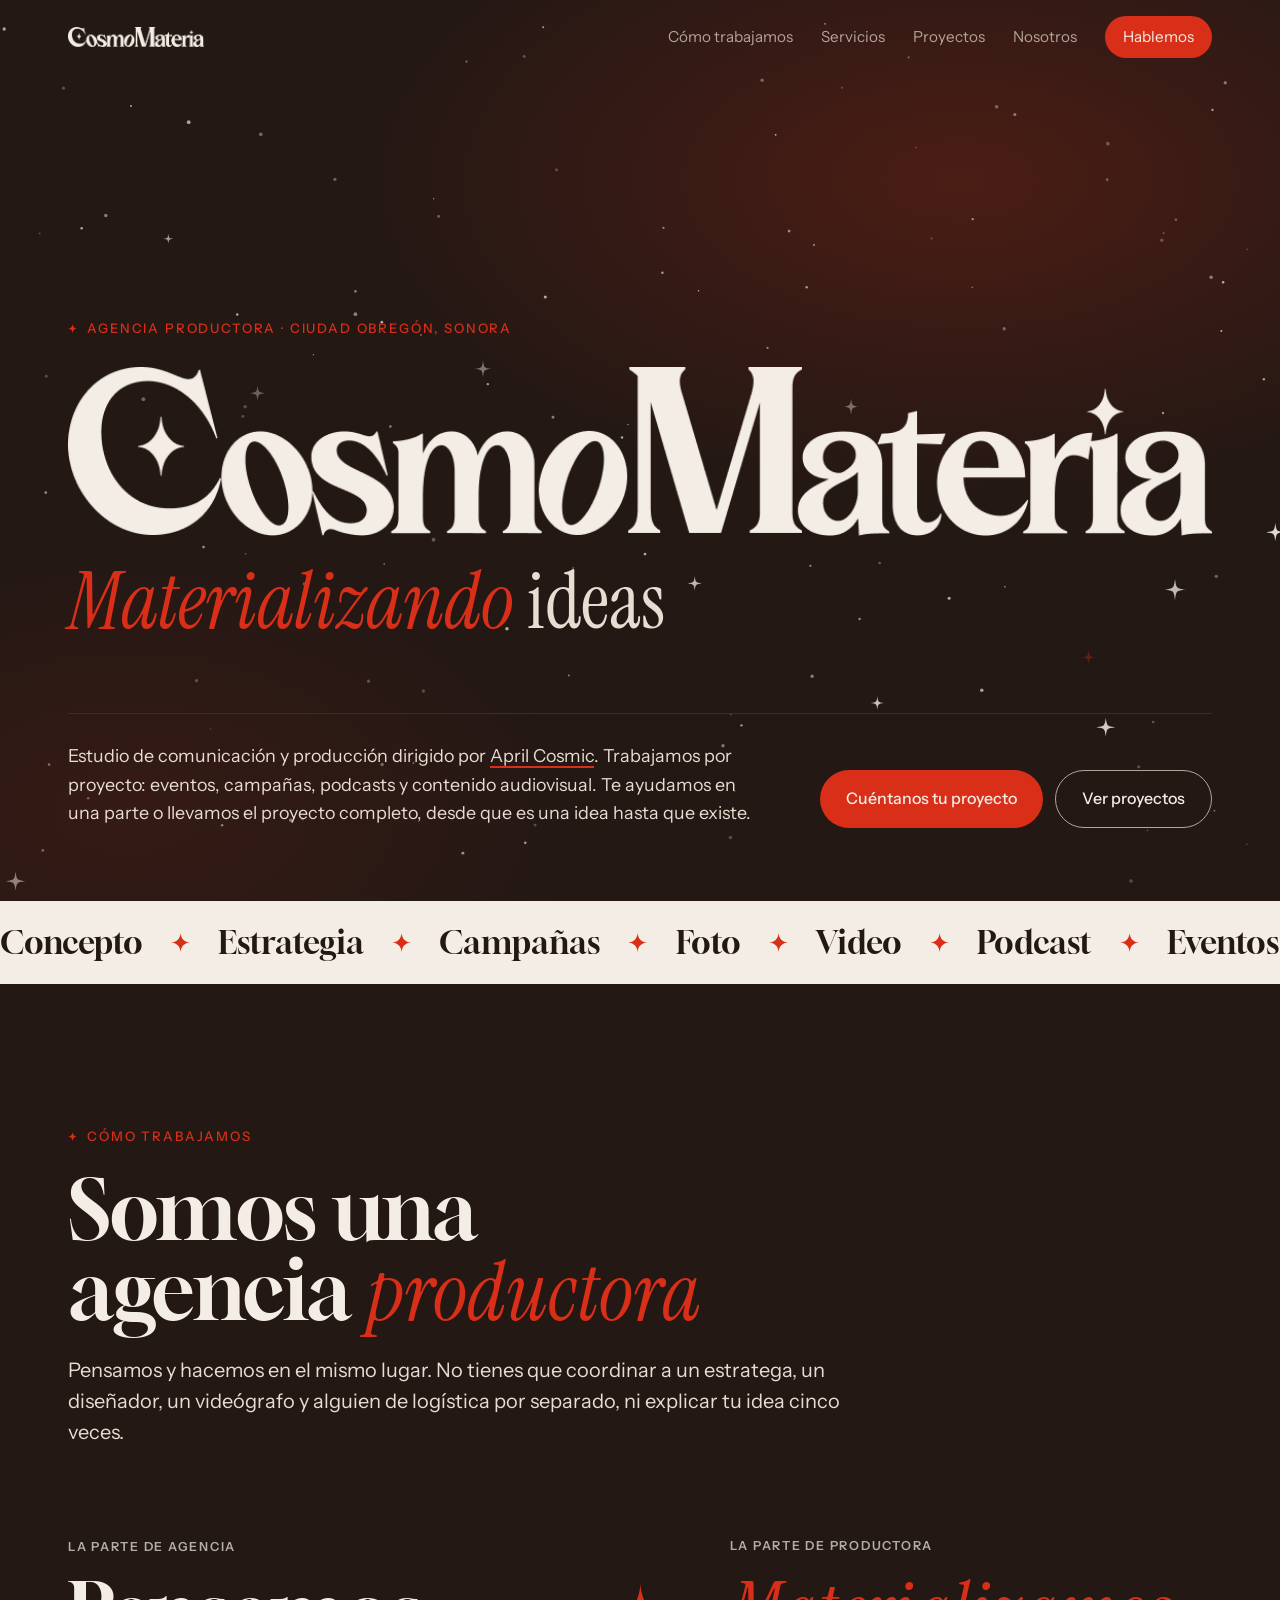
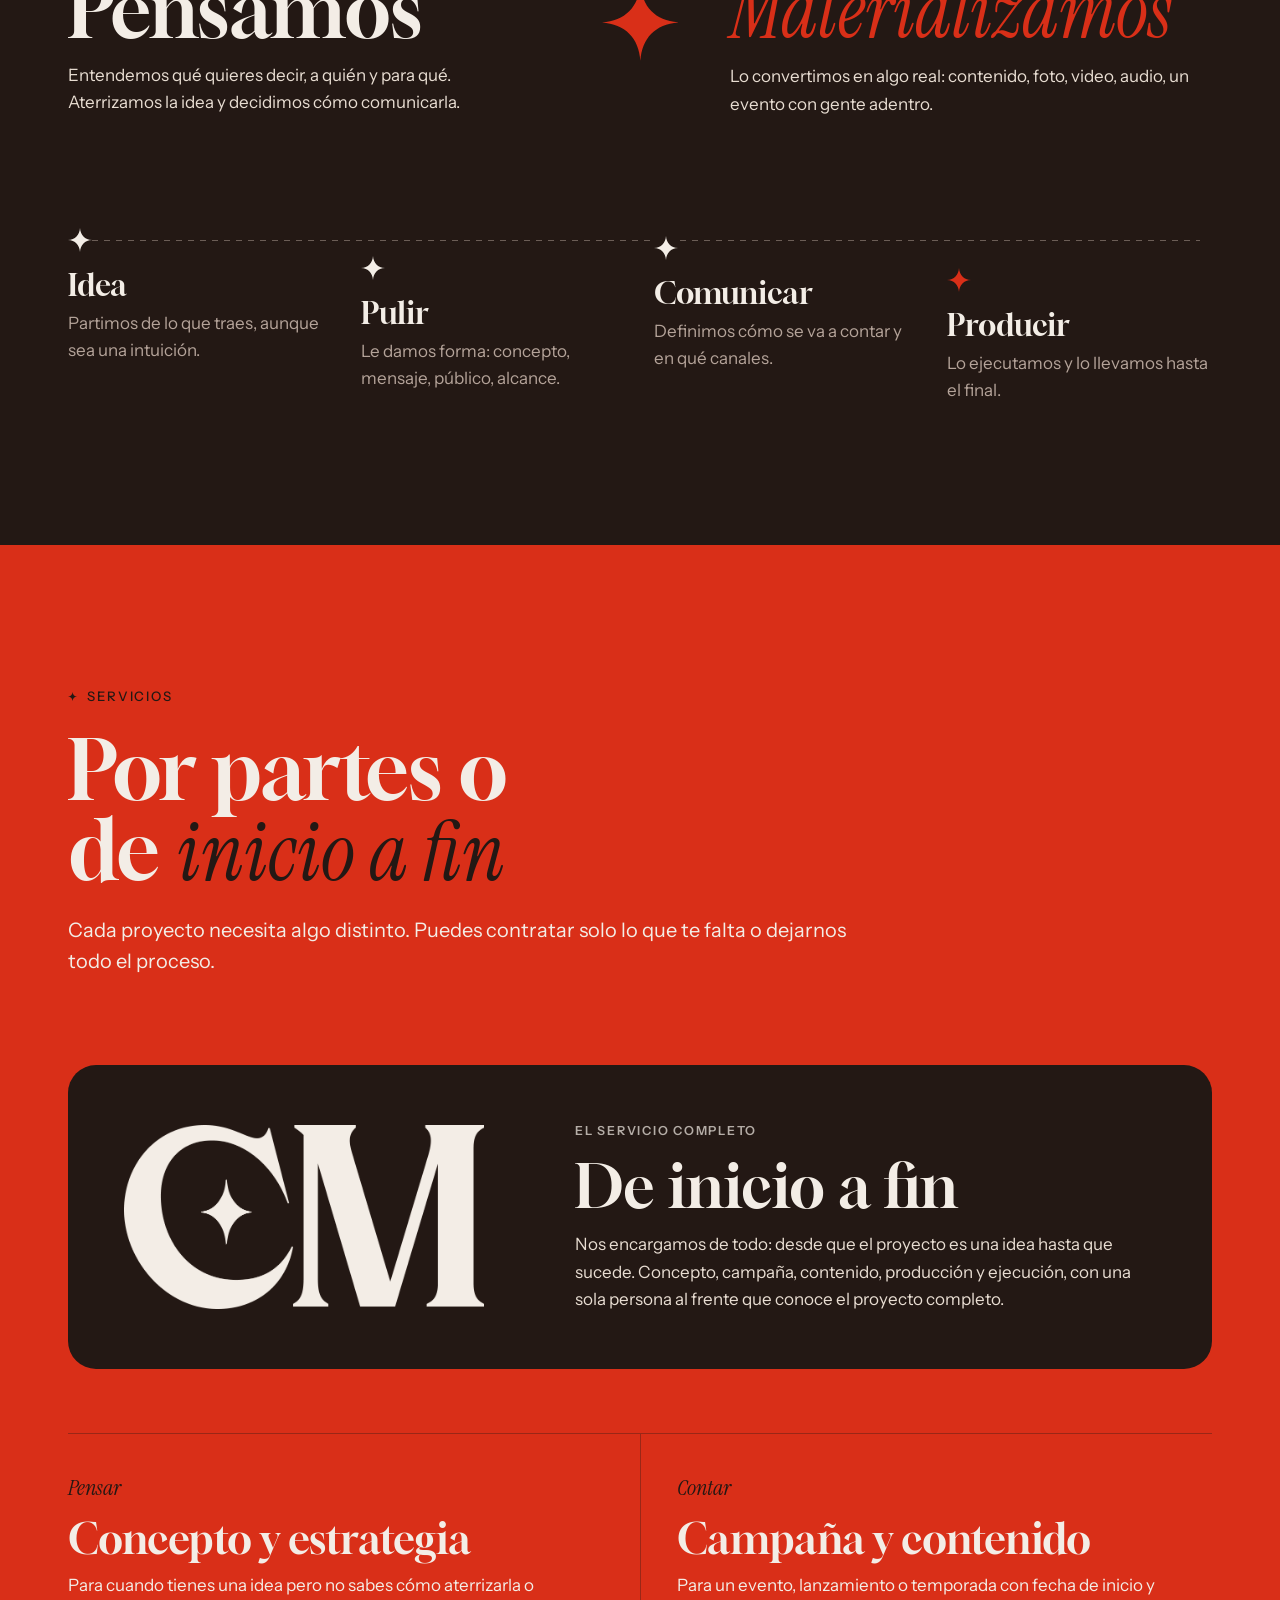
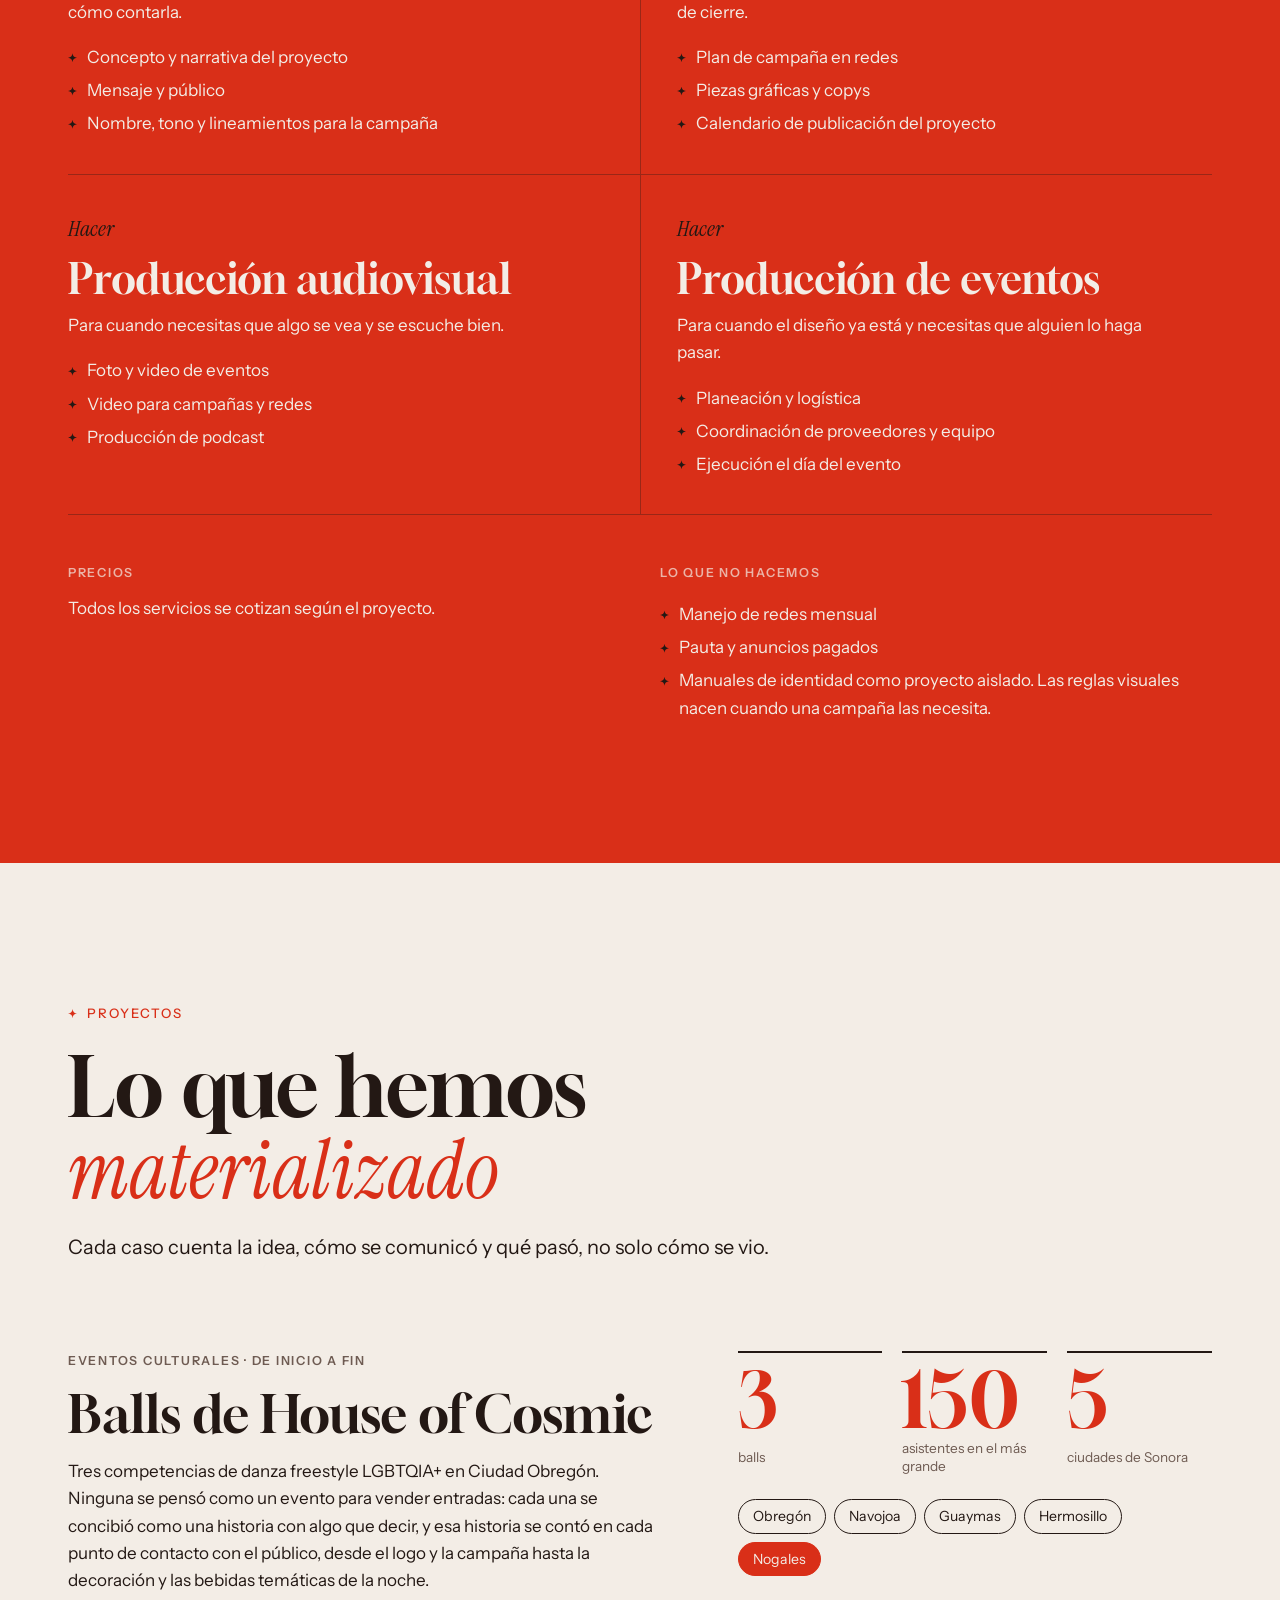
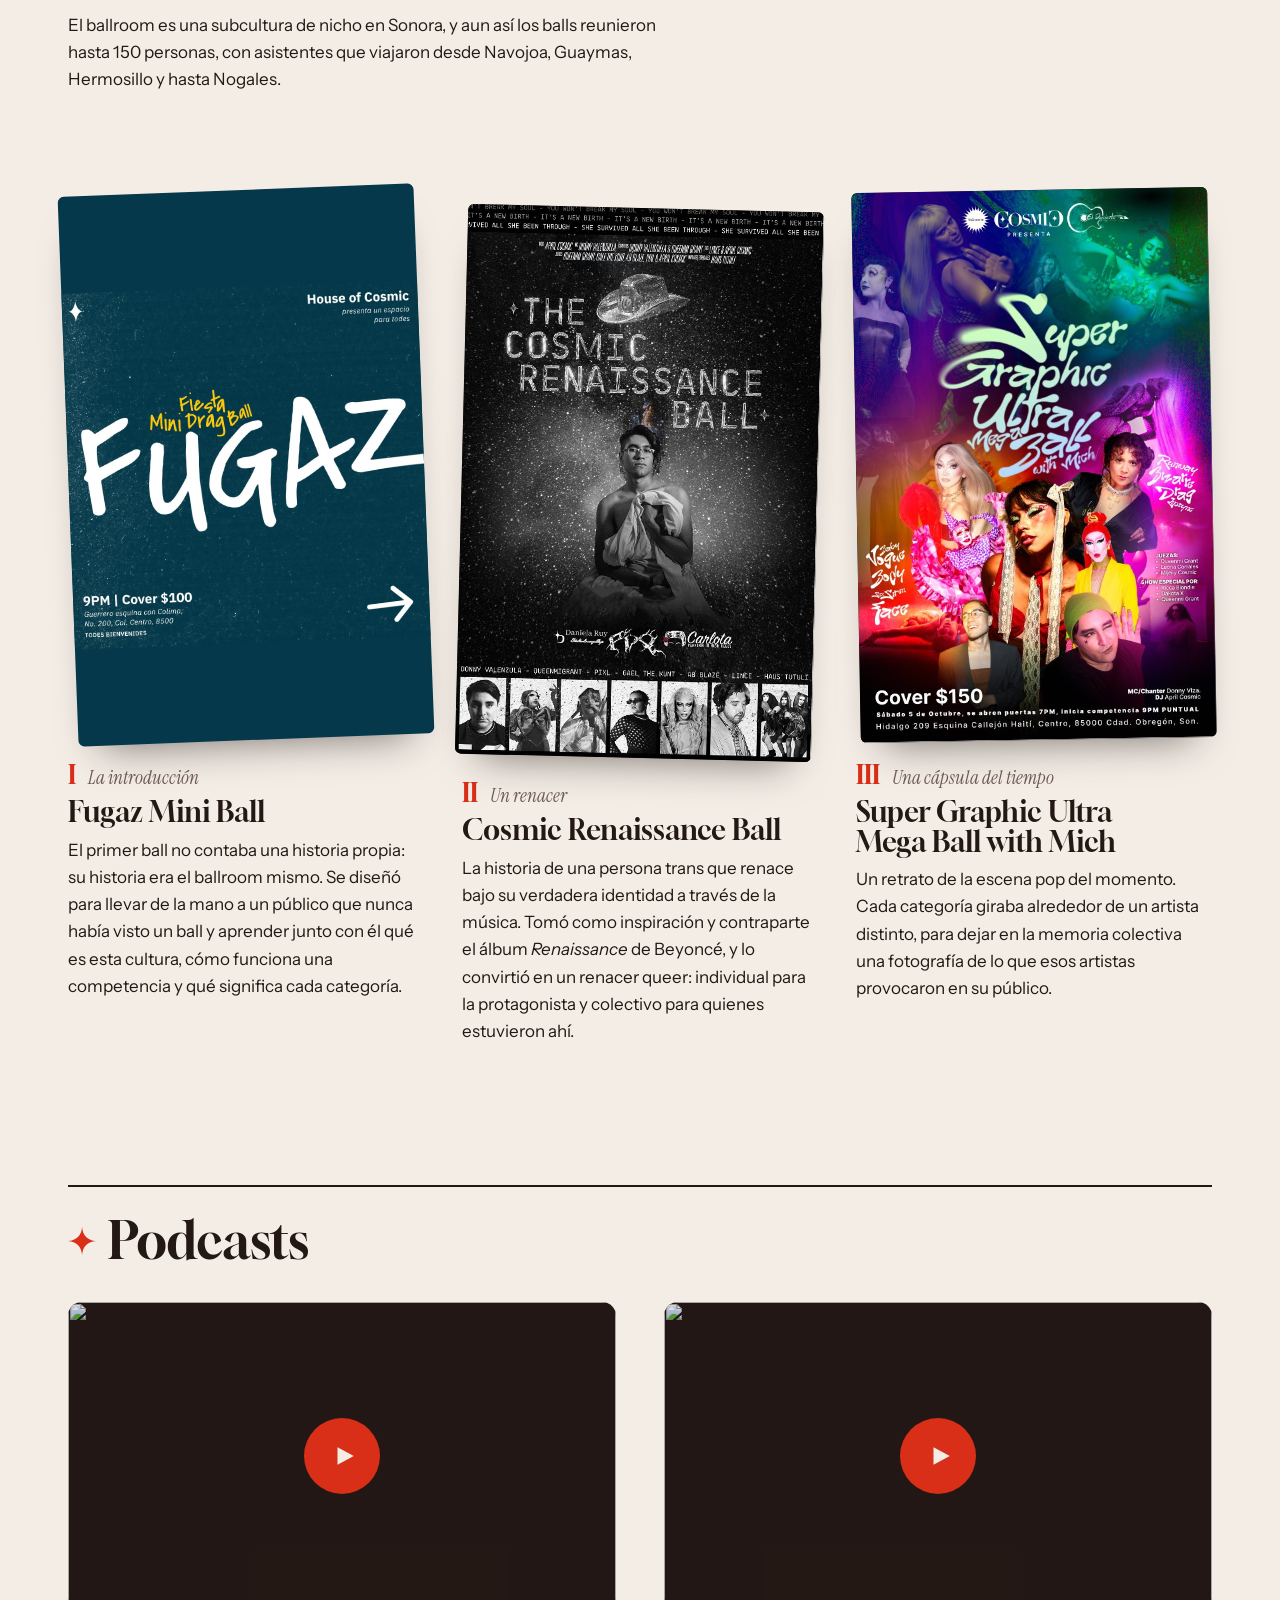
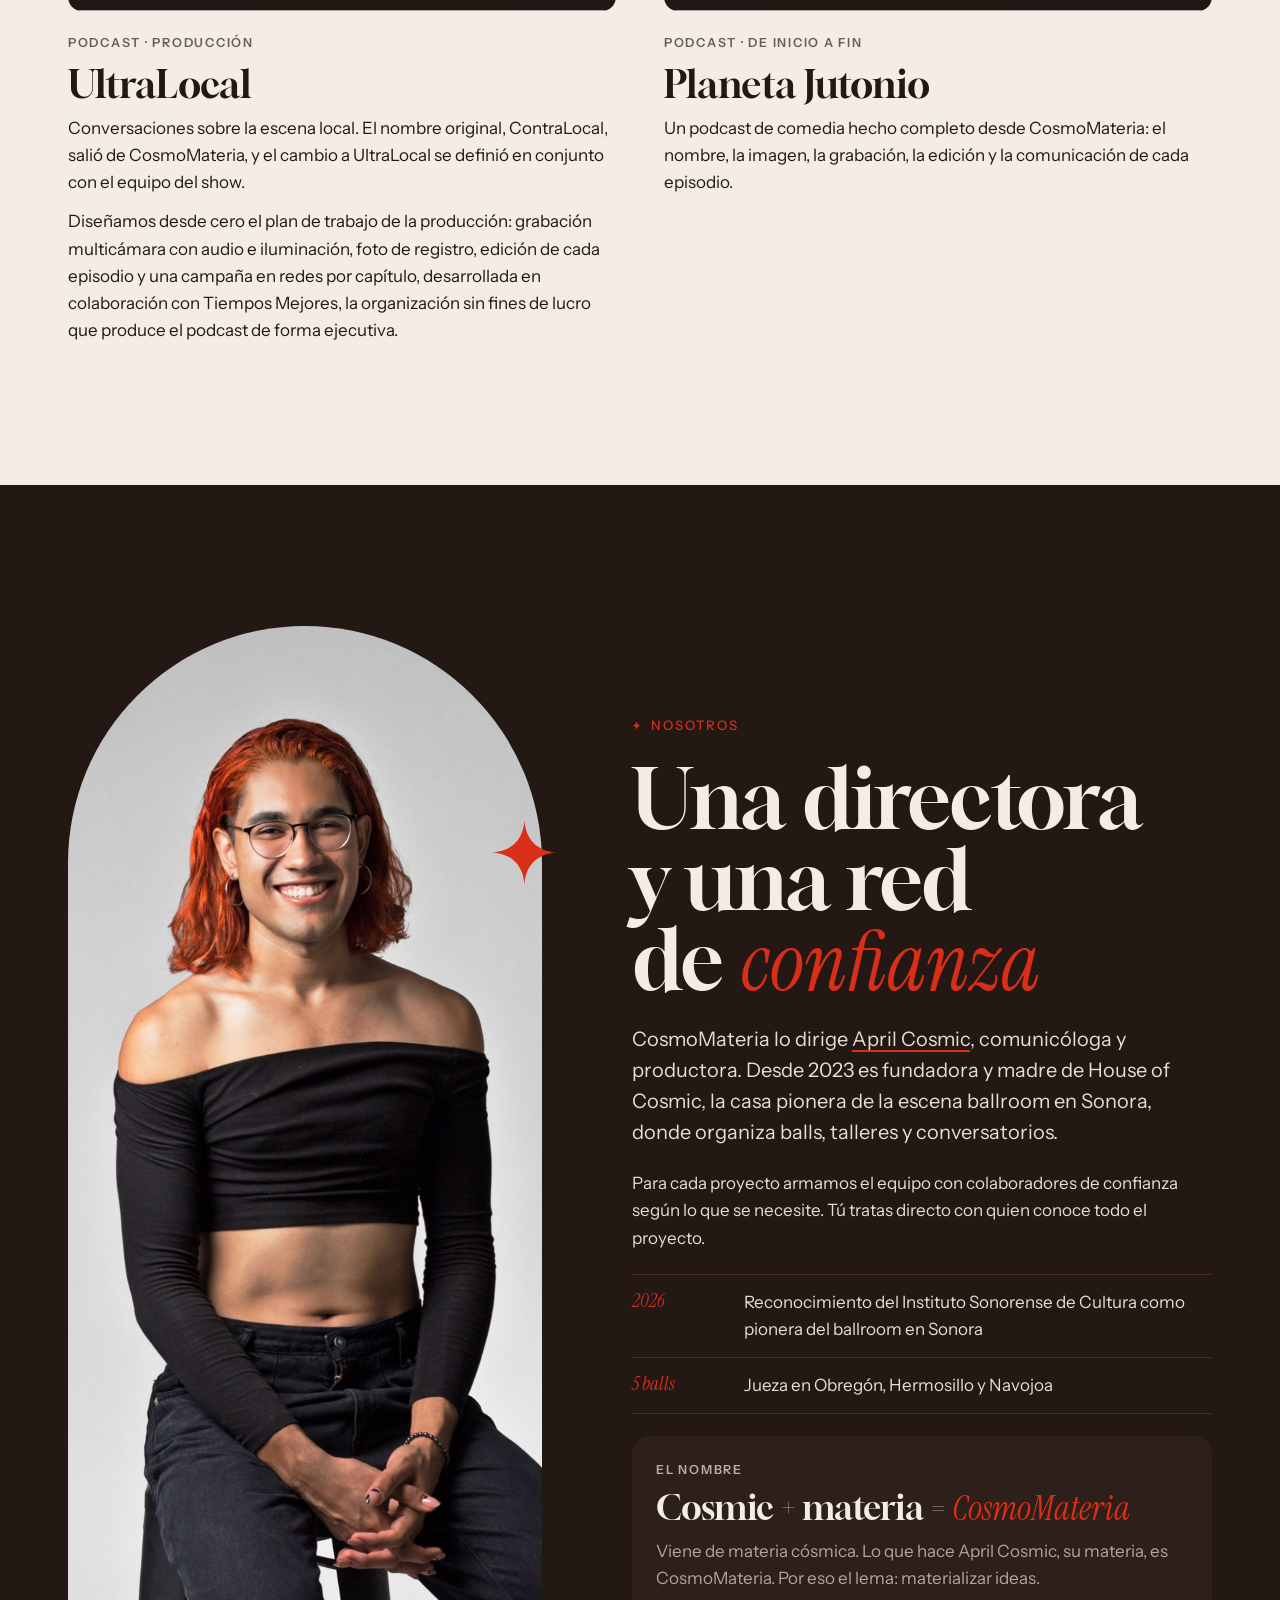
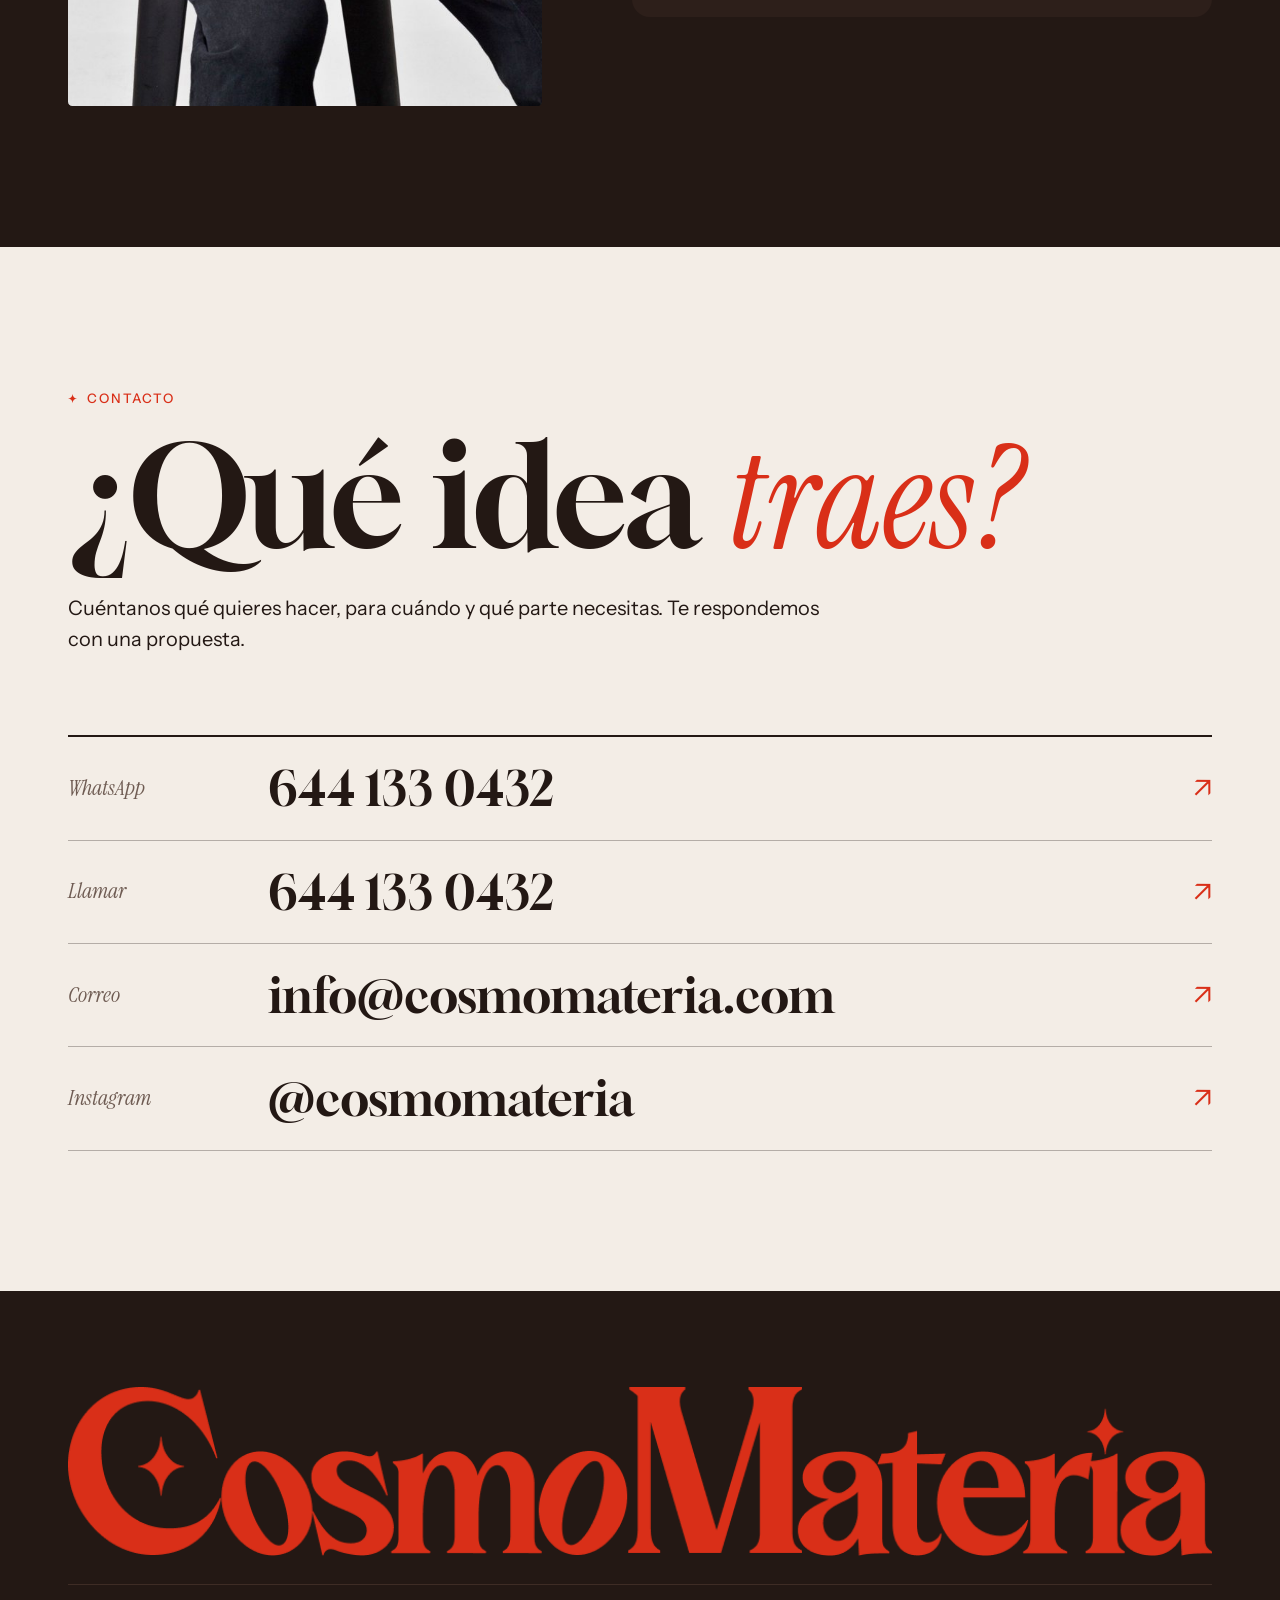
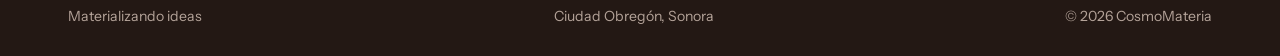
==== index.html @ 888419da "g" ====
<!doctype html>
<html lang="es-MX">
<head>
<meta charset="utf-8">
<meta name="viewport" content="width=device-width, initial-scale=1, viewport-fit=cover">
<title>CosmoMateria · Materializando ideas</title>
<meta name="description" content="Estudio de comunicación y producción en Ciudad Obregón, Sonora, dirigido por April Cosmic. Concepto, campañas, producción audiovisual, podcasts y eventos, por partes o de inicio a fin.">
<meta name="theme-color" content="#231814">
<link rel="canonical" href="https://cosmomateria.com/">
<meta property="og:type" content="website">
<meta property="og:locale" content="es_MX">
<meta property="og:site_name" content="CosmoMateria">
<meta property="og:title" content="CosmoMateria · Materializando ideas">
<meta property="og:description" content="Estudio de comunicación y producción en Ciudad Obregón, Sonora. Pensamos tu proyecto y lo hacemos realidad, de la idea a la ejecución.">
<meta property="og:url" content="https://cosmomateria.com/">
<meta property="og:image" content="https://cosmomateria.com/assets/img/og.jpg">
<meta name="twitter:card" content="summary_large_image">
<link rel="icon" type="image/png" href="assets/img/favicon.png">
<link rel="apple-touch-icon" href="assets/img/apple-touch-icon.png">
<link rel="preconnect" href="https://fonts.googleapis.com">
<link rel="preconnect" href="https://fonts.gstatic.com" crossorigin>
<link rel="stylesheet" href="https://fonts.googleapis.com/css2?family=Gloock&family=Instrument+Serif:ital@0;1&family=Instrument+Sans:wght@400;500;600&display=swap">
<link rel="stylesheet" href="css/styles.css">
</head>
<body>

<svg width="0" height="0" style="position:absolute" aria-hidden="true" focusable="false">
  <symbol id="star" viewBox="0 0 100 100"><path d="M50 0 C52 30 70 48 100 50 C70 52 52 70 50 100 C48 70 30 52 0 50 C30 48 48 30 50 0Z"/></symbol>
</svg>

<a class="skip" href="#contenido">Saltar al contenido</a>

<header class="nav" id="nav">
  <div class="wrap nav-in">
    <a class="nav-logo" href="#inicio" aria-label="CosmoMateria, inicio"><img src="assets/img/logo-cosmomateria-crema.png" alt="CosmoMateria" width="1113" height="164"></a>
    <button class="menu-btn" id="menuBtn" type="button" aria-expanded="false" aria-controls="menu">Menú</button>
    <nav class="menu" id="menu" aria-label="Secciones">
      <a href="#como">Cómo trabajamos</a>
      <a href="#servicios">Servicios</a>
      <a href="#proyectos">Proyectos</a>
      <a href="#nosotros">Nosotros</a>
      <a class="menu-cta" href="#contacto">Hablemos</a>
    </nav>
  </div>
</header>

<main id="contenido">

<!-- INICIO -->
<section class="hero" id="inicio">
  <canvas class="sky" id="sky" aria-hidden="true"></canvas>
  <div class="wrap hero-in">
    <p class="eyebrow"><svg class="st"><use href="#star"/></svg>Agencia productora · Ciudad Obregón, Sonora</p>
    <h1 class="hero-logo"><img src="assets/img/logo-cosmomateria-crema.png" alt="CosmoMateria" width="1113" height="164"></h1>
    <p class="hero-tag"><em>Materializando</em> ideas</p>
    <div class="hero-foot">
      <p class="lead">Estudio de comunicación y producción dirigido por <a class="name" href="https://aprilcosmic.com" target="_blank" rel="noopener">April Cosmic</a>. Trabajamos por proyecto: eventos, campañas, podcasts y contenido audiovisual. Te ayudamos en una parte o llevamos el proyecto completo, desde que es una idea hasta que existe.</p>
      <div class="btns">
        <a class="btn btn-red" href="#contacto">Cuéntanos tu proyecto</a>
        <a class="btn btn-ghost" href="#proyectos">Ver proyectos</a>
      </div>
    </div>
  </div>
</section>

<div class="ribbon" aria-hidden="true">
  <div class="ribbon-track">
    <span>Concepto</span><svg class="st"><use href="#star"/></svg><span>Estrategia</span><svg class="st"><use href="#star"/></svg><span>Campañas</span><svg class="st"><use href="#star"/></svg><span>Foto</span><svg class="st"><use href="#star"/></svg><span>Video</span><svg class="st"><use href="#star"/></svg><span>Podcast</span><svg class="st"><use href="#star"/></svg><span>Eventos</span><svg class="st"><use href="#star"/></svg><span>De inicio a fin</span><svg class="st"><use href="#star"/></svg>
    <span>Concepto</span><svg class="st"><use href="#star"/></svg><span>Estrategia</span><svg class="st"><use href="#star"/></svg><span>Campañas</span><svg class="st"><use href="#star"/></svg><span>Foto</span><svg class="st"><use href="#star"/></svg><span>Video</span><svg class="st"><use href="#star"/></svg><span>Podcast</span><svg class="st"><use href="#star"/></svg><span>Eventos</span><svg class="st"><use href="#star"/></svg><span>De inicio a fin</span><svg class="st"><use href="#star"/></svg>
  </div>
</div>

<!-- CÓMO TRABAJAMOS -->
<section class="sec sec-dark" id="como">
  <div class="wrap">
    <header class="sec-head">
      <p class="eyebrow"><svg class="st"><use href="#star"/></svg>Cómo trabajamos</p>
      <h2>Somos una agencia <em>productora</em></h2>
      <p class="sec-lead">Pensamos y hacemos en el mismo lugar. No tienes que coordinar a un estratega, un diseñador, un videógrafo y alguien de logística por separado, ni explicar tu idea cinco veces.</p>
    </header>

    <div class="halves">
      <div class="half">
        <p class="half-k">La parte de agencia</p>
        <p class="half-w">Pensamos</p>
        <p>Entendemos qué quieres decir, a quién y para qué. Aterrizamos la idea y decidimos cómo comunicarla.</p>
      </div>
      <div class="half-plus" aria-hidden="true"><svg><use href="#star"/></svg></div>
      <div class="half">
        <p class="half-k">La parte de productora</p>
        <p class="half-w"><em>Materializamos</em></p>
        <p>Lo convertimos en algo real: contenido, foto, video, audio, un evento con gente adentro.</p>
      </div>
    </div>

    <ol class="constellation">
      <li><svg class="node"><use href="#star"/></svg><h3>Idea</h3><p>Partimos de lo que traes, aunque sea una intuición.</p></li>
      <li><svg class="node"><use href="#star"/></svg><h3>Pulir</h3><p>Le damos forma: concepto, mensaje, público, alcance.</p></li>
      <li><svg class="node"><use href="#star"/></svg><h3>Comunicar</h3><p>Definimos cómo se va a contar y en qué canales.</p></li>
      <li><svg class="node"><use href="#star"/></svg><h3>Producir</h3><p>Lo ejecutamos y lo llevamos hasta el final.</p></li>
    </ol>
  </div>
</section>

<!-- SERVICIOS -->
<section class="sec sec-red" id="servicios">
  <div class="wrap">
    <header class="sec-head">
      <p class="eyebrow"><svg class="st"><use href="#star"/></svg>Servicios</p>
      <h2>Por partes o de <em>inicio a fin</em></h2>
      <p class="sec-lead">Cada proyecto necesita algo distinto. Puedes contratar solo lo que te falta o dejarnos todo el proceso.</p>
    </header>

    <article class="full">
      <img class="full-mono" src="assets/img/monograma-crema.png" alt="" width="860" height="441" loading="lazy">
      <div>
        <p class="half-k">El servicio completo</p>
        <h3>De inicio a fin</h3>
        <p>Nos encargamos de todo: desde que el proyecto es una idea hasta que sucede. Concepto, campaña, contenido, producción y ejecución, con una sola persona al frente que conoce el proyecto completo.</p>
      </div>
    </article>

    <ul class="svc">
      <li class="svc-item">
        <p class="svc-k">Pensar</p>
        <h3>Concepto y estrategia</h3>
        <p class="svc-for">Para cuando tienes una idea pero no sabes cómo aterrizarla o cómo contarla.</p>
        <ul class="svc-list"><li>Concepto y narrativa del proyecto</li><li>Mensaje y público</li><li>Nombre, tono y lineamientos para la campaña</li></ul>
      </li>
      <li class="svc-item">
        <p class="svc-k">Contar</p>
        <h3>Campaña y contenido</h3>
        <p class="svc-for">Para un evento, lanzamiento o temporada con fecha de inicio y de cierre.</p>
        <ul class="svc-list"><li>Plan de campaña en redes</li><li>Piezas gráficas y copys</li><li>Calendario de publicación del proyecto</li></ul>
      </li>
      <li class="svc-item">
        <p class="svc-k">Hacer</p>
        <h3>Producción audiovisual</h3>
        <p class="svc-for">Para cuando necesitas que algo se vea y se escuche bien.</p>
        <ul class="svc-list"><li>Foto y video de eventos</li><li>Video para campañas y redes</li><li>Producción de podcast</li></ul>
      </li>
      <li class="svc-item">
        <p class="svc-k">Hacer</p>
        <h3>Producción de eventos</h3>
        <p class="svc-for">Para cuando el diseño ya está y necesitas que alguien lo haga pasar.</p>
        <ul class="svc-list"><li>Planeación y logística</li><li>Coordinación de proveedores y equipo</li><li>Ejecución el día del evento</li></ul>
      </li>
    </ul>

    <div class="svc-after">
      <div>
        <p class="half-k">Precios</p>
        <p>Todos los servicios se cotizan según el proyecto.</p>
      </div>
      <div>
        <p class="half-k">Lo que no hacemos</p>
        <ul class="svc-list">
          <li>Manejo de redes mensual</li>
          <li>Pauta y anuncios pagados</li>
          <li>Manuales de identidad como proyecto aislado. Las reglas visuales nacen cuando una campaña las necesita.</li>
        </ul>
      </div>
    </div>
  </div>
</section>

<!-- PROYECTOS -->
<section class="sec sec-cream" id="proyectos">
  <div class="wrap">
    <header class="sec-head">
      <p class="eyebrow"><svg class="st"><use href="#star"/></svg>Proyectos</p>
      <h2>Lo que hemos <em>materializado</em></h2>
      <p class="sec-lead">Cada caso cuenta la idea, cómo se comunicó y qué pasó, no solo cómo se vio.</p>
    </header>

    <div class="series">
      <div class="series-text">
        <p class="half-k">Eventos culturales · De inicio a fin</p>
        <h3>Balls de House of Cosmic</h3>
        <p>Tres competencias de danza freestyle LGBTQIA+ en Ciudad Obregón. Ninguna se pensó como un evento para vender entradas: cada una se concibió como una historia con algo que decir, y esa historia se contó en cada punto de contacto con el público, desde el logo y la campaña hasta la decoración y las bebidas temáticas de la noche.</p>
        <p>El ballroom es una subcultura de nicho en Sonora, y aun así los balls reunieron hasta 150 personas, con asistentes que viajaron desde Navojoa, Guaymas, Hermosillo y hasta Nogales.</p>
      </div>
      <div class="series-figs">
        <div class="fig"><span class="fig-v">3</span><span class="fig-k">balls</span></div>
        <div class="fig"><span class="fig-v">150</span><span class="fig-k">asistentes en el más grande</span></div>
        <div class="fig"><span class="fig-v">5</span><span class="fig-k">ciudades de Sonora</span></div>
        <ul class="cities" aria-label="Ciudades de donde llegó el público">
          <li>Obregón</li><li>Navojoa</li><li>Guaymas</li><li>Hermosillo</li><li class="far">Nogales</li>
        </ul>
      </div>
    </div>

    <div class="posters">
      <article class="poster">
        <figure class="poster-img poster-square"><img src="assets/img/poster-fugaz.jpg" alt="Póster de Fugaz, fiesta mini drag ball de House of Cosmic, con letras blancas sobre fondo azul petróleo" width="1080" height="1080" loading="lazy"></figure>
        <div class="poster-body">
          <p class="poster-n">I <span>La introducción</span></p>
          <h4>Fugaz Mini Ball</h4>
          <p>El primer ball no contaba una historia propia: su historia era el ballroom mismo. Se diseñó para llevar de la mano a un público que nunca había visto un ball y aprender junto con él qué es esta cultura, cómo funciona una competencia y qué significa cada categoría.</p>
        </div>
      </article>
      <article class="poster">
        <figure class="poster-img"><img src="assets/img/poster-cosmic-renaissance.jpg" alt="Póster del Cosmic Renaissance Ball: retrato en blanco y negro sobre un fondo de estrellas, con un sombrero de bola disco" width="561" height="866" loading="lazy"></figure>
        <div class="poster-body">
          <p class="poster-n">II <span>Un renacer</span></p>
          <h4>Cosmic Renaissance Ball</h4>
          <p>La historia de una persona trans que renace bajo su verdadera identidad a través de la música. Tomó como inspiración y contraparte el álbum <i>Renaissance</i> de Beyoncé, y lo convirtió en un renacer queer: individual para la protagonista y colectivo para quienes estuvieron ahí.</p>
        </div>
      </article>
      <article class="poster">
        <figure class="poster-img"><img src="assets/img/poster-super-graphic.jpg" alt="Póster del Super Graphic Ultra Mega Ball with Mich: collage de participantes en colores neón" width="560" height="866" loading="lazy"></figure>
        <div class="poster-body">
          <p class="poster-n">III <span>Una cápsula del tiempo</span></p>
          <h4>Super Graphic Ultra Mega Ball with Mich</h4>
          <p>Un retrato de la escena pop del momento. Cada categoría giraba alrededor de un artista distinto, para dejar en la memoria colectiva una fotografía de lo que esos artistas provocaron en su público.</p>
        </div>
      </article>
    </div>

    <h3 class="pods-h"><svg class="st"><use href="#star"/></svg>Podcasts</h3>
    <div class="pods">
      <article class="pod">
        <div class="yt" data-id="-N3zWVoqtwg" data-title="UltraLocal">
          <a class="yt-btn" href="https://www.youtube.com/watch?v=-N3zWVoqtwg" target="_blank" rel="noopener" aria-label="Reproducir UltraLocal">
            <img src="https://i.ytimg.com/vi/-N3zWVoqtwg/hqdefault.jpg" alt="" loading="lazy">
            <span class="yt-play"><svg viewBox="0 0 24 24"><path d="M6 4l15 8-15 8z"/></svg></span>
          </a>
        </div>
        <p class="half-k">Podcast · Producción</p>
        <h4>UltraLocal</h4>
        <p>Conversaciones sobre la escena local. El nombre original, ContraLocal, salió de CosmoMateria, y el cambio a UltraLocal se definió en conjunto con el equipo del show.</p>
        <p>Diseñamos desde cero el plan de trabajo de la producción: grabación multicámara con audio e iluminación, foto de registro, edición de cada episodio y una campaña en redes por capítulo, desarrollada en colaboración con Tiempos Mejores, la organización sin fines de lucro que produce el podcast de forma ejecutiva.</p>
      </article>
      <article class="pod">
        <div class="yt" data-id="jp1oZfEhZUY" data-title="Planeta Jutonio">
          <a class="yt-btn" href="https://youtu.be/jp1oZfEhZUY" target="_blank" rel="noopener" aria-label="Reproducir Planeta Jutonio">
            <img src="https://i.ytimg.com/vi/jp1oZfEhZUY/hqdefault.jpg" alt="" loading="lazy">
            <span class="yt-play"><svg viewBox="0 0 24 24"><path d="M6 4l15 8-15 8z"/></svg></span>
          </a>
        </div>
        <p class="half-k">Podcast · De inicio a fin</p>
        <h4>Planeta Jutonio</h4>
        <p>Un podcast de comedia hecho completo desde CosmoMateria: el nombre, la imagen, la grabación, la edición y la comunicación de cada episodio.</p>
      </article>
    </div>
  </div>
</section>

<!-- NOSOTROS -->
<section class="sec sec-dark" id="nosotros">
  <div class="wrap about">
    <div class="about-photo">
      <img src="assets/img/april-cosmic.jpg" alt="April Cosmic sentada en un banco, sonriendo" width="720" height="1080" loading="lazy">
    </div>
    <div class="about-text">
      <p class="eyebrow"><svg class="st"><use href="#star"/></svg>Nosotros</p>
      <h2>Una directora y una red de <em>confianza</em></h2>
      <p class="sec-lead">CosmoMateria lo dirige <a class="name" href="https://aprilcosmic.com" target="_blank" rel="noopener">April Cosmic</a>, comunicóloga y productora. Desde 2023 es fundadora y madre de House of Cosmic, la casa pionera de la escena ballroom en Sonora, donde organiza balls, talleres y conversatorios.</p>
      <p>Para cada proyecto armamos el equipo con colaboradores de confianza según lo que se necesite. Tú tratas directo con quien conoce todo el proyecto.</p>
      <ul class="creds">
        <li><span>2026</span>Reconocimiento del Instituto Sonorense de Cultura como pionera del ballroom en Sonora</li>
        <li><span>5 balls</span>Jueza en Obregón, Hermosillo y Navojoa</li>
      </ul>
      <div class="name-box">
        <p class="half-k">El nombre</p>
        <p class="name-eq">Cosmic + materia = <em>CosmoMateria</em></p>
        <p>Viene de materia cósmica. Lo que hace April Cosmic, su materia, es CosmoMateria. Por eso el lema: materializar ideas.</p>
      </div>
    </div>
  </div>
</section>

<!-- CONTACTO -->
<section class="sec sec-cream contact" id="contacto">
  <div class="wrap">
    <p class="eyebrow"><svg class="st"><use href="#star"/></svg>Contacto</p>
    <h2 class="contact-h">¿Qué idea <em>traes?</em></h2>
    <p class="sec-lead">Cuéntanos qué quieres hacer, para cuándo y qué parte necesitas. Te respondemos con una propuesta.</p>
    <ul class="channels">
      <li>
        <a class="ch" href="https://wa.me/526441330432?text=Hola%2C%20quiero%20platicar%20de%20un%20proyecto" target="_blank" rel="noopener">
          <span class="ch-k">WhatsApp</span><span class="ch-v">644 133 0432</span><span class="ch-go" aria-hidden="true">↗</span>
        </a>
      </li>
      <li>
        <a class="ch" href="tel:+526441330432">
          <span class="ch-k">Llamar</span><span class="ch-v">644 133 0432</span><span class="ch-go" aria-hidden="true">↗</span>
        </a>
      </li>
      <li>
        <a class="ch" href="mailto:info@cosmomateria.com?subject=Proyecto">
          <span class="ch-k">Correo</span><span class="ch-v">info@cosmomateria.com</span><span class="ch-go" aria-hidden="true">↗</span>
        </a>
      </li>
      <li>
        <a class="ch" href="https://www.instagram.com/cosmomateria/" target="_blank" rel="noopener">
          <span class="ch-k">Instagram</span><span class="ch-v">@cosmomateria</span><span class="ch-go" aria-hidden="true">↗</span>
        </a>
      </li>
    </ul>
  </div>
</section>

</main>

<footer class="foot">
  <div class="wrap">
    <img class="foot-logo" src="assets/img/logo-cosmomateria-rojo.png" alt="CosmoMateria" width="1113" height="164" loading="lazy">
    <div class="foot-row">
      <span>Materializando ideas</span>
      <span>Ciudad Obregón, Sonora</span>
      <span>© <span id="year">2026</span> CosmoMateria</span>
    </div>
  </div>
</footer>

<script src="js/main.js" defer></script>
</body>
</html>
---- css/styles.css ----
/* CosmoMateria
   Base café cósmico del monograma, rojo de marca y crema.
   Titulares en serif de contraste alto (eco del logo), acentos en itálica,
   estrella de cuatro puntas como único motivo gráfico. */

:root{
  --cafe:#231814;
  --cafe-2:#2d1f1a;
  --cafe-3:#3e2c25;
  --rojo:#d92f18;
  --rojo-2:#b8240f;
  --crema:#f3ede6;
  --crema-2:#e8ddd2;
  --crema-dim:#b4a399;
  --tinta-dim:#6e5b52;

  --f-display:"Gloock", "Bodoni 72", Didot, Georgia, serif;
  --f-accent:"Instrument Serif", Georgia, serif;
  --f-body:"Instrument Sans", system-ui, -apple-system, "Segoe UI", sans-serif;

  --gutter:clamp(20px,4vw,48px);
  --sec-pad:clamp(80px,11vw,150px);
  color-scheme:dark;
}

*,*::before,*::after{box-sizing:border-box}
html{scroll-behavior:smooth;scroll-padding-top:72px;-webkit-text-size-adjust:100%}
@media (prefers-reduced-motion:reduce){html{scroll-behavior:auto}}
body{margin:0;background:var(--cafe);color:var(--crema);font-family:var(--f-body);font-size:17px;line-height:1.6;overflow-x:hidden;-webkit-font-smoothing:antialiased}
img{max-width:100%;display:block}
a{color:inherit}
p{margin:0}
h1,h2,h3,h4{margin:0;font-weight:400;text-wrap:balance}
em{font-style:italic}
:focus-visible{outline:2px solid var(--rojo);outline-offset:3px}
.wrap{max-width:1240px;margin:0 auto;padding-inline:var(--gutter)}
.skip{position:absolute;left:-999px;top:8px;background:var(--rojo);color:var(--crema);padding:8px 14px;z-index:100}
.skip:focus{left:8px}

.st{width:.7em;height:.7em;fill:currentColor;flex:none}

/* ---------- NAV ---------- */
.nav{position:fixed;top:0;left:0;right:0;z-index:50;padding-top:env(safe-area-inset-top,0px);transition:background .3s, box-shadow .3s}
.nav.solid{background:rgba(35,24,20,.92);backdrop-filter:blur(10px);-webkit-backdrop-filter:blur(10px);box-shadow:0 1px 0 var(--cafe-3)}
.nav-in{display:flex;align-items:center;justify-content:space-between;gap:20px;padding-block:16px}
.nav-logo{opacity:0;transform:translateY(-6px);transition:opacity .3s, transform .3s;pointer-events:none}
.nav.solid .nav-logo{opacity:1;transform:none;pointer-events:auto}
.nav-logo img{height:20px;width:auto}
.menu{display:flex;align-items:center;gap:28px}
.menu a{text-decoration:none;font-size:.95rem;color:var(--crema-dim);transition:color .2s}
.menu a:hover{color:var(--crema)}
.menu .menu-cta{color:var(--crema);background:var(--rojo);padding:9px 18px;border-radius:999px}
.menu .menu-cta:hover{background:var(--crema);color:var(--cafe)}
.menu-btn{display:none;background:none;border:1px solid var(--cafe-3);color:var(--crema);border-radius:999px;padding:8px 16px;font:inherit;font-size:.9rem;cursor:pointer}
@media (max-width:880px){
  .menu-btn{display:block}
  .nav-logo{opacity:1;transform:none;pointer-events:auto}
  .nav{background:rgba(35,24,20,.92);backdrop-filter:blur(10px);-webkit-backdrop-filter:blur(10px)}
  .menu{display:none;position:absolute;top:100%;left:0;right:0;background:var(--cafe);flex-direction:column;align-items:flex-start;gap:0;padding:8px var(--gutter) 24px;border-bottom:1px solid var(--cafe-3)}
  .menu.open{display:flex}
  .menu a{font-family:var(--f-display);font-size:1.8rem;color:var(--crema);padding:8px 0}
  .menu .menu-cta{font-family:var(--f-body);font-size:1rem;margin-top:12px;padding:10px 22px}
}

/* ---------- COMUNES ---------- */
.eyebrow{display:flex;align-items:center;gap:10px;font-size:.82rem;font-weight:500;letter-spacing:.14em;text-transform:uppercase;color:var(--rojo)}
.sec{padding-block:var(--sec-pad);position:relative}
.sec-dark{background:var(--cafe)}
.sec-red{background:var(--rojo);color:var(--crema)}
.sec-red .eyebrow{color:var(--cafe)}
.sec-cream{background:var(--crema);color:var(--cafe);color-scheme:light}
.sec-head{display:grid;gap:22px;max-width:860px;margin-bottom:clamp(48px,7vw,88px)}
.sec h2{font-family:var(--f-display);font-size:clamp(2.5rem,6.4vw,5.4rem);line-height:.98;letter-spacing:-.01em}
.sec h2 em{font-family:var(--f-accent);font-style:italic;color:var(--rojo);letter-spacing:0}
.sec-red h2 em{color:var(--cafe)}
.sec-lead{font-size:clamp(1.08rem,1.6vw,1.25rem);line-height:1.55;max-width:60ch}
.sec-dark .sec-lead{color:var(--crema-2)}
.half-k{font-size:.78rem;font-weight:600;letter-spacing:.14em;text-transform:uppercase;opacity:.7}
.name{text-decoration:underline;text-decoration-color:var(--rojo);text-decoration-thickness:2px;text-underline-offset:4px}
.name:hover{color:var(--rojo)}

.btns{display:flex;flex-wrap:wrap;gap:12px}
.btn{display:inline-flex;align-items:center;gap:10px;padding:15px 26px;border-radius:999px;font-weight:500;text-decoration:none;font-size:1rem;transition:background .2s,color .2s,border-color .2s,transform .2s}
.btn:hover{transform:translateY(-2px)}
.btn-red{background:var(--rojo);color:var(--crema)}
.btn-red:hover{background:var(--crema);color:var(--cafe)}
.btn-ghost{border:1px solid var(--crema-dim);color:var(--crema)}
.btn-ghost:hover{border-color:var(--crema);background:var(--crema);color:var(--cafe)}

/* ---------- HERO ---------- */
.hero{position:relative;min-height:min(100svh,980px);display:flex;align-items:flex-end;padding-block:140px 72px;overflow:hidden;
  background:radial-gradient(ellipse 80% 60% at 75% 20%, rgba(217,47,24,.22), transparent 60%),
             radial-gradient(ellipse 60% 50% at 10% 90%, rgba(217,47,24,.10), transparent 60%),
             var(--cafe)}
.sky{position:absolute;inset:0;width:100%;height:100%;z-index:0}
.hero-in{position:relative;z-index:1;width:100%}
.hero-logo{margin-top:28px}
.hero-logo img{width:100%;height:auto;max-width:1160px}
.hero-tag{font-family:var(--f-accent);font-size:clamp(2.2rem,6.2vw,5.4rem);line-height:1;margin-top:clamp(14px,2vw,26px);color:var(--crema-2)}
.hero-tag em{color:var(--rojo)}
.hero-foot{display:grid;grid-template-columns:minmax(0,1.4fr) auto;gap:40px;align-items:end;margin-top:clamp(40px,6vw,72px);padding-top:28px;border-top:1px solid var(--cafe-3)}
.hero-foot .lead{max-width:58ch;color:var(--crema-2);font-size:1.12rem}
@media (max-width:880px){.hero-foot{grid-template-columns:1fr}.hero{min-height:auto;padding-top:120px}}

/* ---------- CINTA ---------- */
.ribbon{background:var(--crema);color:var(--cafe);overflow:hidden;border-block:1px solid var(--cafe)}
.ribbon-track{display:flex;align-items:center;gap:28px;width:max-content;padding-block:16px;font-family:var(--f-display);font-size:clamp(1.4rem,2.6vw,2rem);white-space:nowrap}
.ribbon-track .st{color:var(--rojo);width:.6em;height:.6em}
@media (prefers-reduced-motion:no-preference){.ribbon-track{animation:ribbon 40s linear infinite}}
@keyframes ribbon{to{transform:translateX(-50%)}}

/* ---------- CÓMO ---------- */
.halves{display:grid;grid-template-columns:1fr auto 1fr;gap:clamp(20px,4vw,56px);align-items:center}
.half{display:grid;gap:14px;min-width:0}
.half-w{font-family:var(--f-display);font-size:clamp(2.6rem,6vw,5rem);line-height:1}
.half-w em{font-family:var(--f-accent);color:var(--rojo)}
.half p:last-child{color:var(--crema-2);max-width:42ch}
.half-plus svg{width:clamp(44px,6vw,80px);height:clamp(44px,6vw,80px);fill:var(--rojo)}
@media (prefers-reduced-motion:no-preference){.half-plus svg{animation:spin 18s linear infinite}}
@keyframes spin{to{transform:rotate(360deg)}}
@media (max-width:760px){.halves{grid-template-columns:1fr}.half-plus{justify-self:start}}

.constellation{list-style:none;margin:clamp(64px,9vw,110px) 0 0;padding:0;display:grid;grid-template-columns:repeat(4,1fr);gap:28px;position:relative}
.constellation::before{content:"";position:absolute;left:12px;right:12px;top:12px;height:1px;background:repeating-linear-gradient(90deg,var(--crema-dim) 0 6px,transparent 6px 12px);opacity:.5}
.constellation li{position:relative;display:grid;gap:10px;align-content:start;min-width:0}
.constellation li:nth-child(2){margin-top:28px}
.constellation li:nth-child(3){margin-top:8px}
.constellation li:nth-child(4){margin-top:40px}
.node{width:24px;height:24px;fill:var(--crema);background:var(--cafe);position:relative}
.constellation li:last-child .node{fill:var(--rojo)}
.constellation h3{font-family:var(--f-display);font-size:1.9rem;line-height:1;margin-top:8px}
.constellation p{color:var(--crema-dim)}
@media (max-width:880px){
  .constellation{grid-template-columns:1fr 1fr;row-gap:40px}
  .constellation::before{display:none}
  .constellation li:nth-child(n){margin-top:0}
}
@media (max-width:520px){.constellation{grid-template-columns:1fr}}

/* ---------- SERVICIOS ---------- */
.full{display:grid;grid-template-columns:minmax(0,.8fr) minmax(0,1.2fr);gap:clamp(24px,5vw,64px);align-items:center;background:var(--cafe);color:var(--crema);padding:clamp(28px,5vw,56px);border-radius:28px}
.full-mono{width:100%;max-width:360px;height:auto}
.full > div{display:grid;gap:16px}
.full h3{font-family:var(--f-display);font-size:clamp(2.2rem,4.6vw,3.8rem);line-height:1}
.full p:last-child{color:var(--crema-2);max-width:52ch}
@media (max-width:760px){.full{grid-template-columns:1fr}.full-mono{max-width:220px}}

.svc{list-style:none;margin:clamp(40px,6vw,64px) 0 0;padding:0;display:grid;grid-template-columns:1fr 1fr;border-top:1px solid rgba(35,24,20,.35)}
.svc-item{padding:36px 36px 36px 0;border-bottom:1px solid rgba(35,24,20,.35);display:grid;gap:12px;align-content:start;min-width:0}
.svc-item:nth-child(even){padding:36px 0 36px 36px;border-left:1px solid rgba(35,24,20,.35)}
.svc-k{font-family:var(--f-accent);font-style:italic;font-size:1.4rem;color:var(--cafe)}
.svc-item h3{font-family:var(--f-display);font-size:clamp(1.8rem,3.2vw,2.6rem);line-height:1.02}
.svc-for{max-width:44ch}
.svc-list{list-style:none;margin:6px 0 0;padding:0;display:grid;gap:6px}
.svc-list li{display:flex;gap:10px}
.svc-list li::before{content:"";flex:none;width:9px;height:9px;margin-top:.55em;background:currentColor;clip-path:path("M4.5 0 C4.7 2.7 6.3 4.3 9 4.5 C6.3 4.7 4.7 6.3 4.5 9 C4.3 6.3 2.7 4.7 0 4.5 C2.7 4.3 4.3 2.7 4.5 0Z")}
.sec-red .svc-list li::before{background:var(--cafe)}
@media (max-width:760px){
  .svc{grid-template-columns:1fr}
  .svc-item,.svc-item:nth-child(even){padding:28px 0;border-left:0}
}
.svc-after{display:grid;grid-template-columns:1fr 1fr;gap:40px;margin-top:48px}
.svc-after > div{display:grid;gap:12px;align-content:start}
@media (max-width:760px){.svc-after{grid-template-columns:1fr}}

/* ---------- PROYECTOS ---------- */
.sec-cream .half-k{color:var(--tinta-dim);opacity:1}
.series{display:grid;grid-template-columns:minmax(0,1.25fr) minmax(0,1fr);gap:clamp(32px,6vw,80px);align-items:start}
.series-text{display:grid;gap:18px}
.series-text h3{font-family:var(--f-display);font-size:clamp(2rem,4vw,3.2rem);line-height:1}
.series-text p{max-width:60ch}
.series-figs{display:grid;grid-template-columns:repeat(3,1fr);gap:16px 20px;align-content:start}
.fig{display:grid;gap:6px;border-top:2px solid var(--cafe);padding-top:12px;min-width:0}
.fig-v{font-family:var(--f-display);font-size:clamp(3rem,6vw,4.8rem);line-height:.9;color:var(--rojo);font-variant-numeric:tabular-nums}
.fig-k{font-size:.85rem;color:var(--tinta-dim);line-height:1.3}
.cities{grid-column:1/-1;list-style:none;margin:8px 0 0;padding:0;display:flex;flex-wrap:wrap;gap:8px}
.cities li{border:1px solid var(--cafe);border-radius:999px;padding:5px 14px;font-size:.88rem}
.cities li.far{background:var(--rojo);border-color:var(--rojo);color:var(--crema)}
@media (max-width:880px){.series{grid-template-columns:1fr}}

.posters{display:grid;grid-template-columns:repeat(3,1fr);gap:clamp(20px,3vw,40px);margin-top:clamp(56px,8vw,96px);align-items:start}
.poster{display:grid;gap:22px;min-width:0}
.poster-img{margin:0;background:var(--cafe);aspect-ratio:560/866;overflow:hidden;border-radius:6px;box-shadow:0 24px 40px -24px rgba(35,24,20,.6);transition:transform .45s cubic-bezier(.2,.7,.2,1)}
.poster-img img{width:100%;height:100%;object-fit:cover}
.poster-square{background:#05384a;display:grid;place-items:center}
.poster-square img{height:auto;object-fit:contain}
.poster:nth-child(1) .poster-img{transform:rotate(-2.2deg)}
.poster:nth-child(2) .poster-img{transform:rotate(1.4deg) translateY(18px)}
.poster:nth-child(3) .poster-img{transform:rotate(-1deg)}
.poster:hover .poster-img{transform:rotate(0) translateY(-6px)}
.poster-body{display:grid;gap:10px}
.poster:nth-child(2) .poster-body{margin-top:18px}
.poster-n{font-family:var(--f-display);font-size:1.6rem;line-height:1;color:var(--rojo);display:flex;align-items:baseline;gap:12px}
.poster-n span{font-family:var(--f-accent);font-style:italic;font-size:1.2rem;color:var(--tinta-dim)}
.poster h4{font-family:var(--f-display);font-size:1.75rem;line-height:1.05}
@media (prefers-reduced-motion:reduce){.poster-img{transition:none}}
@media (max-width:900px){
  .posters{grid-template-columns:1fr;gap:56px;max-width:560px;margin-inline:auto}
  .poster:nth-child(2) .poster-img{transform:rotate(1.4deg)}
  .poster:nth-child(2) .poster-body{margin-top:0}
}

.pods-h{display:flex;align-items:center;gap:12px;font-family:var(--f-display);font-size:clamp(2rem,4vw,3.2rem);line-height:1;margin:clamp(88px,11vw,140px) 0 36px;padding-top:28px;border-top:2px solid var(--cafe)}
.pods-h .st{color:var(--rojo);width:.55em;height:.55em}
.pods{display:grid;grid-template-columns:1fr 1fr;gap:clamp(28px,4vw,48px)}
.pod{display:grid;gap:12px;align-content:start;min-width:0}
.pod h4{font-family:var(--f-display);font-size:clamp(1.8rem,3vw,2.4rem);line-height:1}
.pod > p:not(.half-k){max-width:56ch}
@media (max-width:760px){.pods{grid-template-columns:1fr}}

.yt{position:relative;aspect-ratio:16/9;background:var(--cafe);border-radius:14px;overflow:hidden;margin-bottom:10px}
.yt iframe,.yt-btn{position:absolute;inset:0;width:100%;height:100%;border:0}
.yt-btn{display:block}
.yt-btn img{width:100%;height:100%;object-fit:cover;transition:transform .5s,opacity .3s;opacity:.85}
.yt-btn:hover img{transform:scale(1.03);opacity:1}
.yt-play{position:absolute;left:50%;top:50%;width:76px;height:76px;margin:-38px 0 0 -38px;border-radius:50%;background:var(--rojo);display:grid;place-items:center;transition:transform .2s,background .2s}
.yt-play svg{width:26px;height:26px;fill:var(--crema);margin-left:4px}
.yt-btn:hover .yt-play{transform:scale(1.08)}

/* ---------- NOSOTROS ---------- */
.about{display:grid;grid-template-columns:minmax(0,.9fr) minmax(0,1.1fr);gap:clamp(40px,7vw,96px);align-items:center}
.about-photo{position:relative}
.about-photo img{width:100%;aspect-ratio:3/4;object-fit:cover;object-position:50% 15%;border-radius:999px 999px 18px 18px}
.about-photo::after{content:"";position:absolute;width:64px;height:64px;right:-14px;top:18%;background:var(--rojo);clip-path:path("M32 0 C33.3 19.2 44.8 30.7 64 32 C44.8 33.3 33.3 44.8 32 64 C30.7 44.8 19.2 33.3 0 32 C19.2 30.7 30.7 19.2 32 0Z")}
.about-text{display:grid;gap:22px}
.about-text > p:not(.eyebrow):not(.sec-lead){color:var(--crema-2);max-width:58ch}
.creds{list-style:none;margin:0;padding:0;border-top:1px solid var(--cafe-3)}
.creds li{display:grid;grid-template-columns:96px 1fr;gap:16px;padding:14px 0;border-bottom:1px solid var(--cafe-3);color:var(--crema-2)}
.creds li span{font-family:var(--f-accent);font-style:italic;font-size:1.2rem;color:var(--rojo);line-height:1.3}
.name-box{display:grid;gap:10px;background:var(--cafe-2);border-radius:18px;padding:24px}
.name-eq{font-family:var(--f-display);font-size:clamp(1.5rem,2.8vw,2.1rem);line-height:1.1}
.name-eq em{font-family:var(--f-accent);color:var(--rojo)}
.name-box p:last-child{color:var(--crema-dim)}
@media (max-width:880px){.about{grid-template-columns:1fr}.about-photo{max-width:420px}}

/* ---------- CONTACTO ---------- */
.contact .eyebrow{margin-bottom:22px}
.contact-h{font-size:clamp(3.2rem,11vw,9.6rem)!important;line-height:.92!important;margin-bottom:28px}
.channels{list-style:none;margin:clamp(48px,7vw,80px) 0 0;padding:0;border-top:2px solid var(--cafe)}
.ch{display:grid;grid-template-columns:180px minmax(0,1fr) auto;align-items:center;gap:20px;padding:26px 0;border-bottom:1px solid rgba(35,24,20,.3);text-decoration:none;transition:padding .25s,color .2s}
.ch-k{font-family:var(--f-accent);font-style:italic;font-size:1.35rem;color:var(--tinta-dim)}
.ch-v{font-family:var(--f-display);font-size:clamp(1.6rem,4vw,3rem);line-height:1.05;word-break:break-word}
.ch-go{font-size:1.8rem;color:var(--rojo);transition:transform .25s}
.ch:hover{color:var(--rojo);padding-left:12px}
.ch:hover .ch-go{transform:translate(4px,-4px)}
@media (max-width:640px){.ch{grid-template-columns:1fr auto;gap:4px 16px}.ch-k{grid-column:1/-1}}

/* ---------- PIE ---------- */
.foot{background:var(--cafe);padding-block:clamp(56px,8vw,96px) calc(28px + env(safe-area-inset-bottom,0px))}
.foot-logo{width:100%;height:auto}
.foot-row{display:flex;flex-wrap:wrap;justify-content:space-between;gap:12px;margin-top:28px;padding-top:20px;border-top:1px solid var(--cafe-3);font-size:.88rem;color:var(--crema-dim)}

/* ---------- ENTRADA ---------- */
@media (prefers-reduced-motion:no-preference){
  .js .reveal{opacity:0;transform:translateY(24px);transition:opacity .8s ease, transform .8s cubic-bezier(.2,.7,.2,1)}
  .js .reveal.in{opacity:1;transform:none}
}
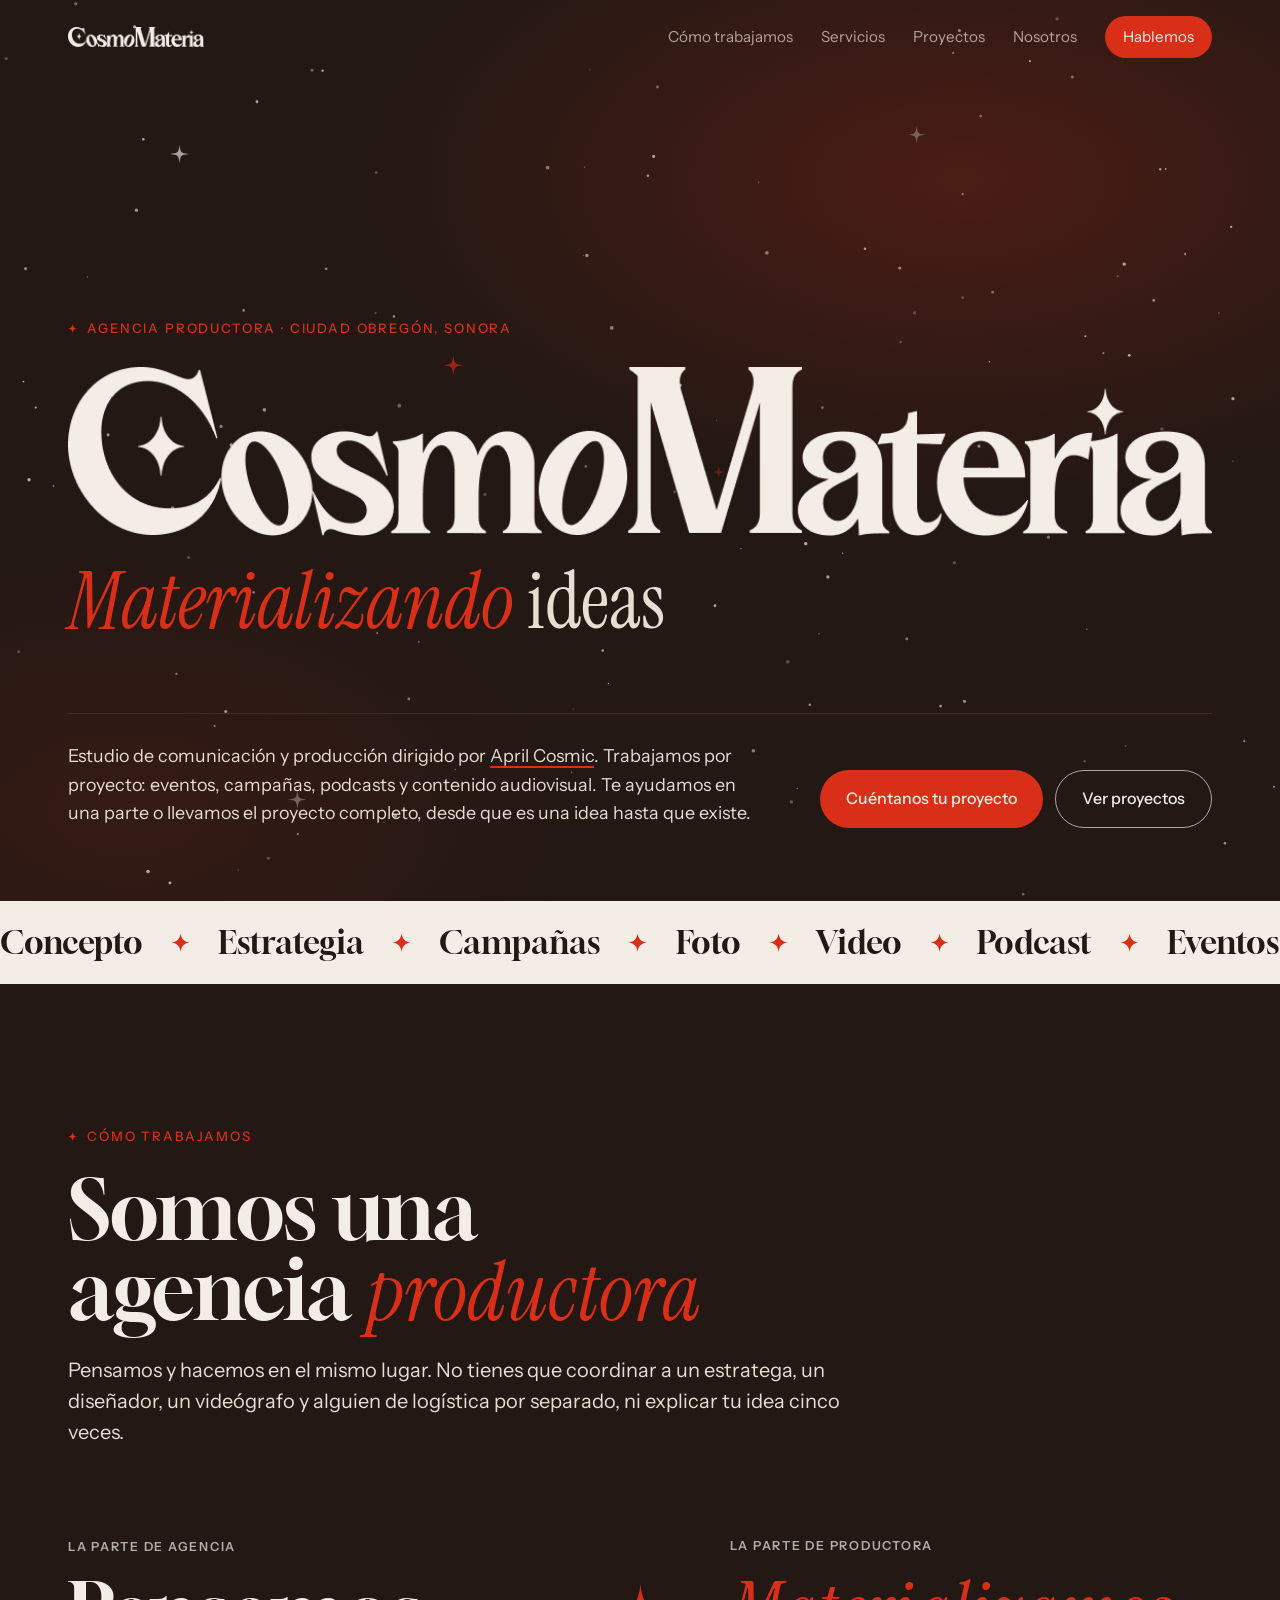
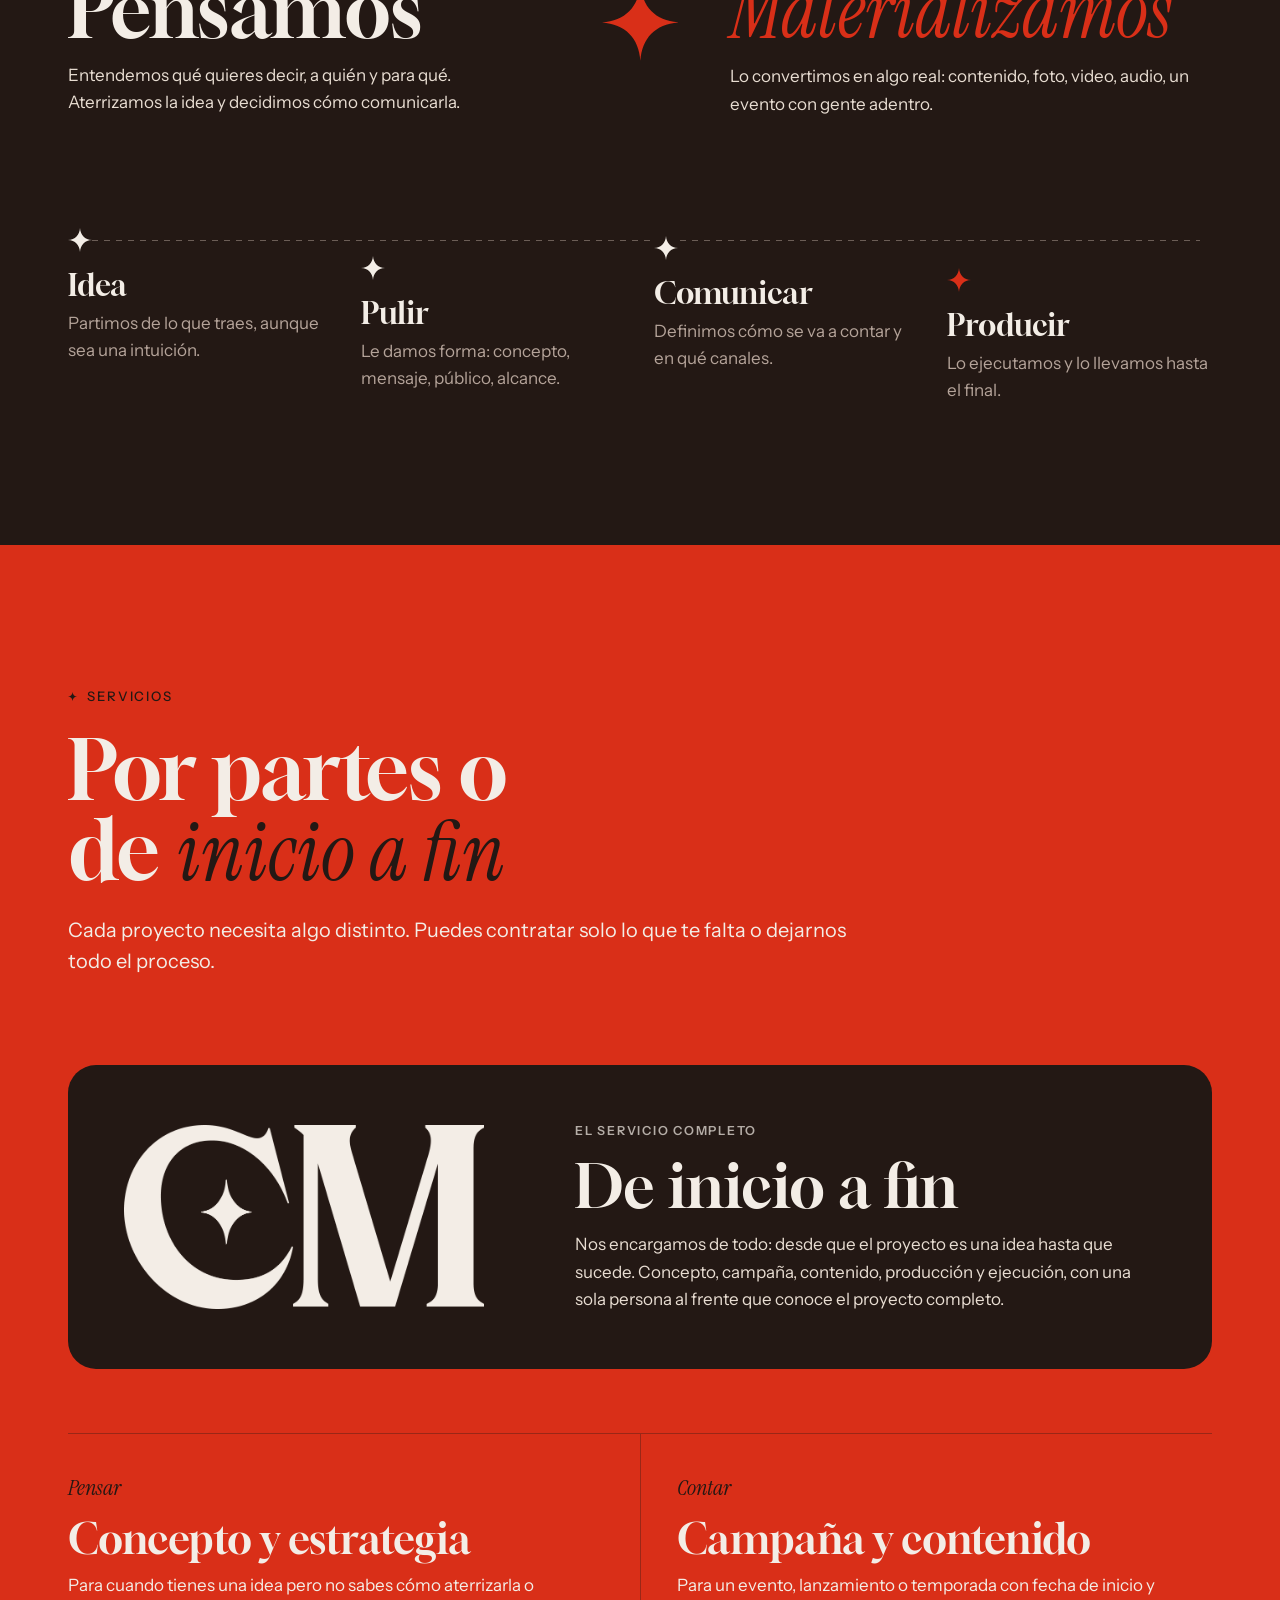
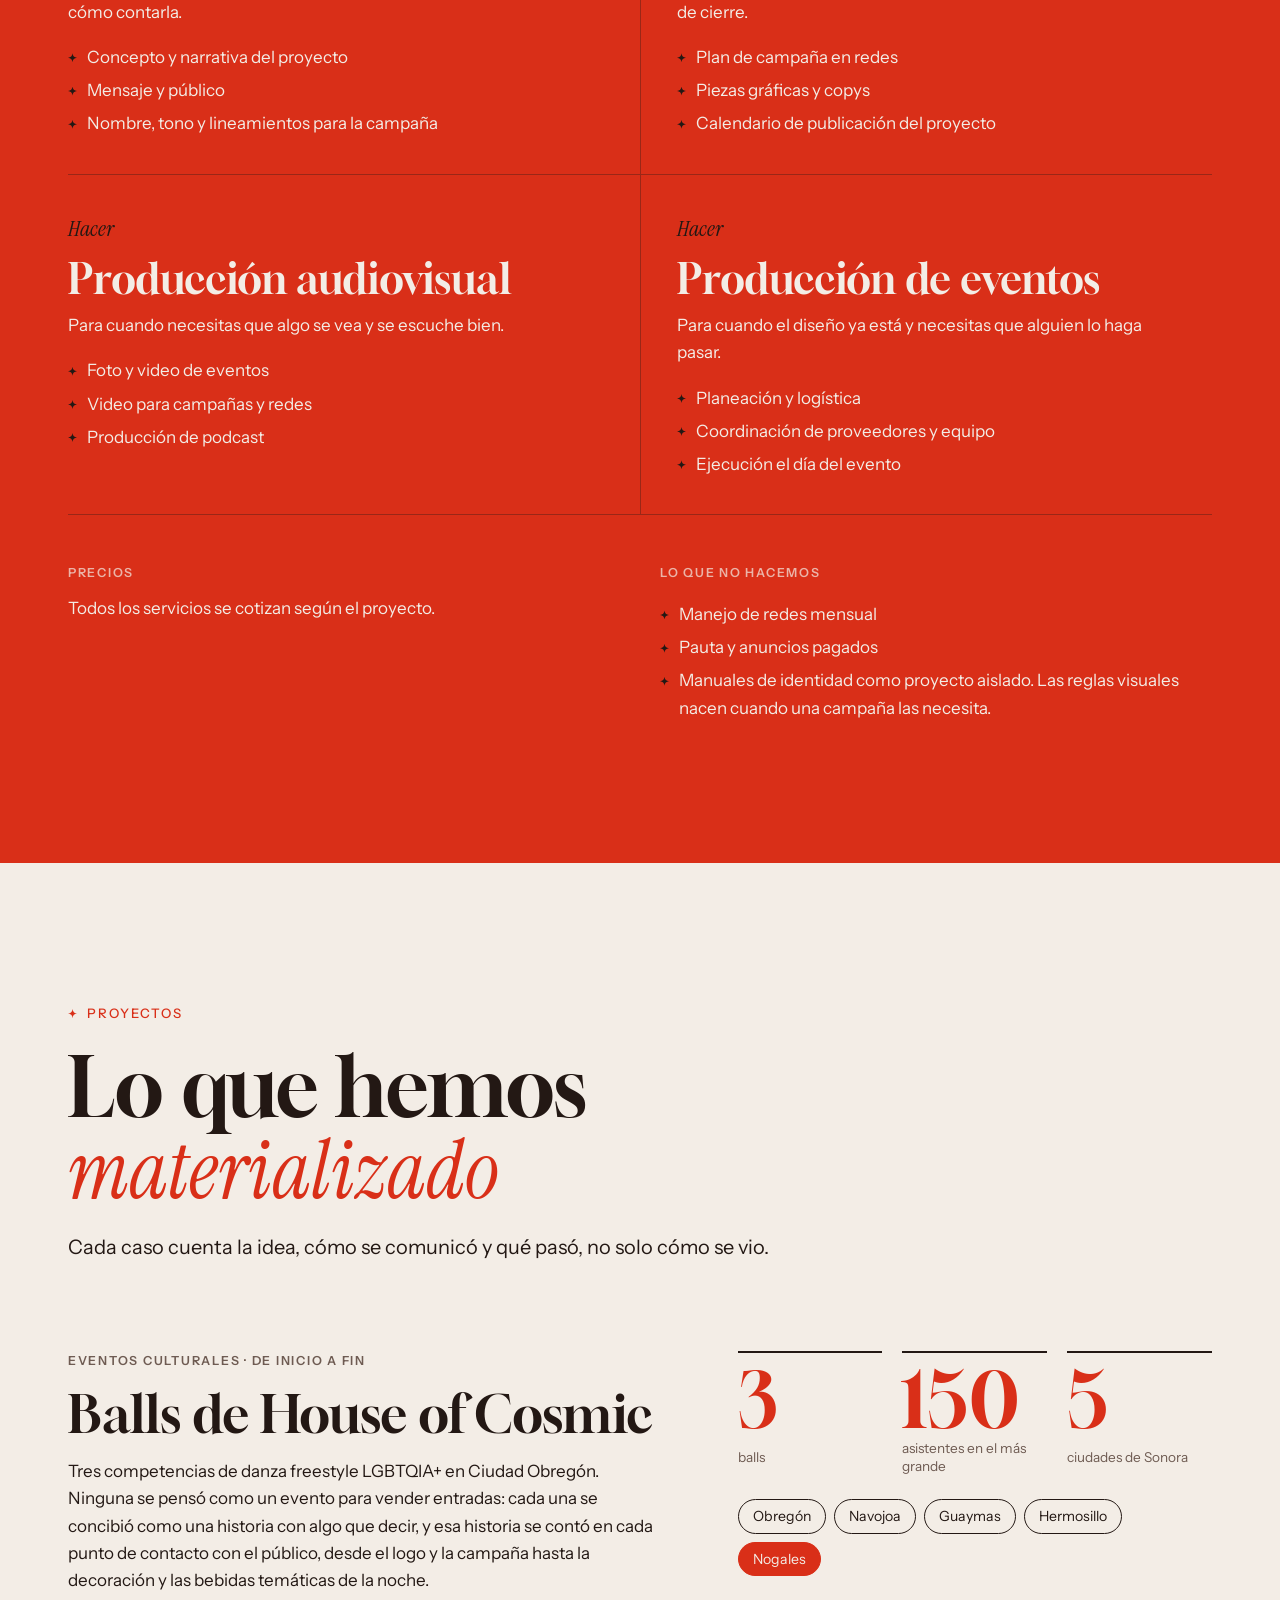
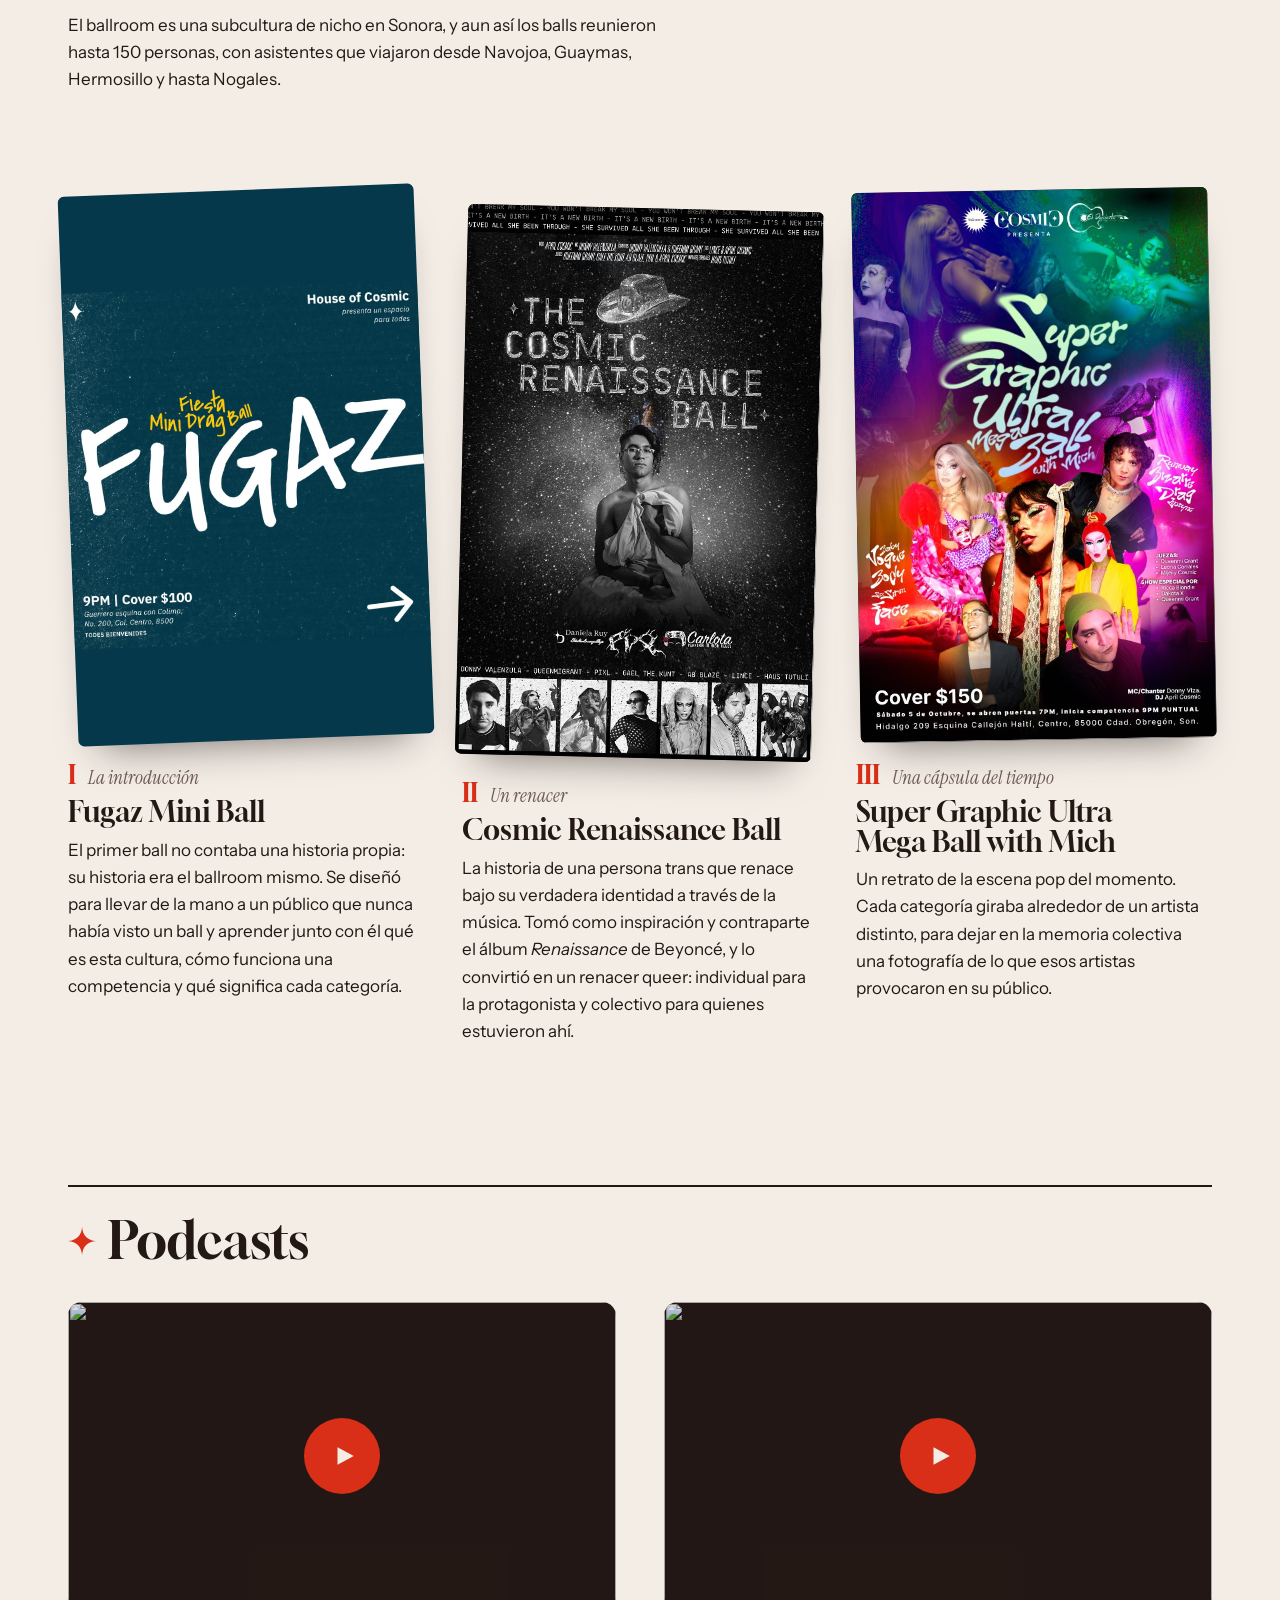
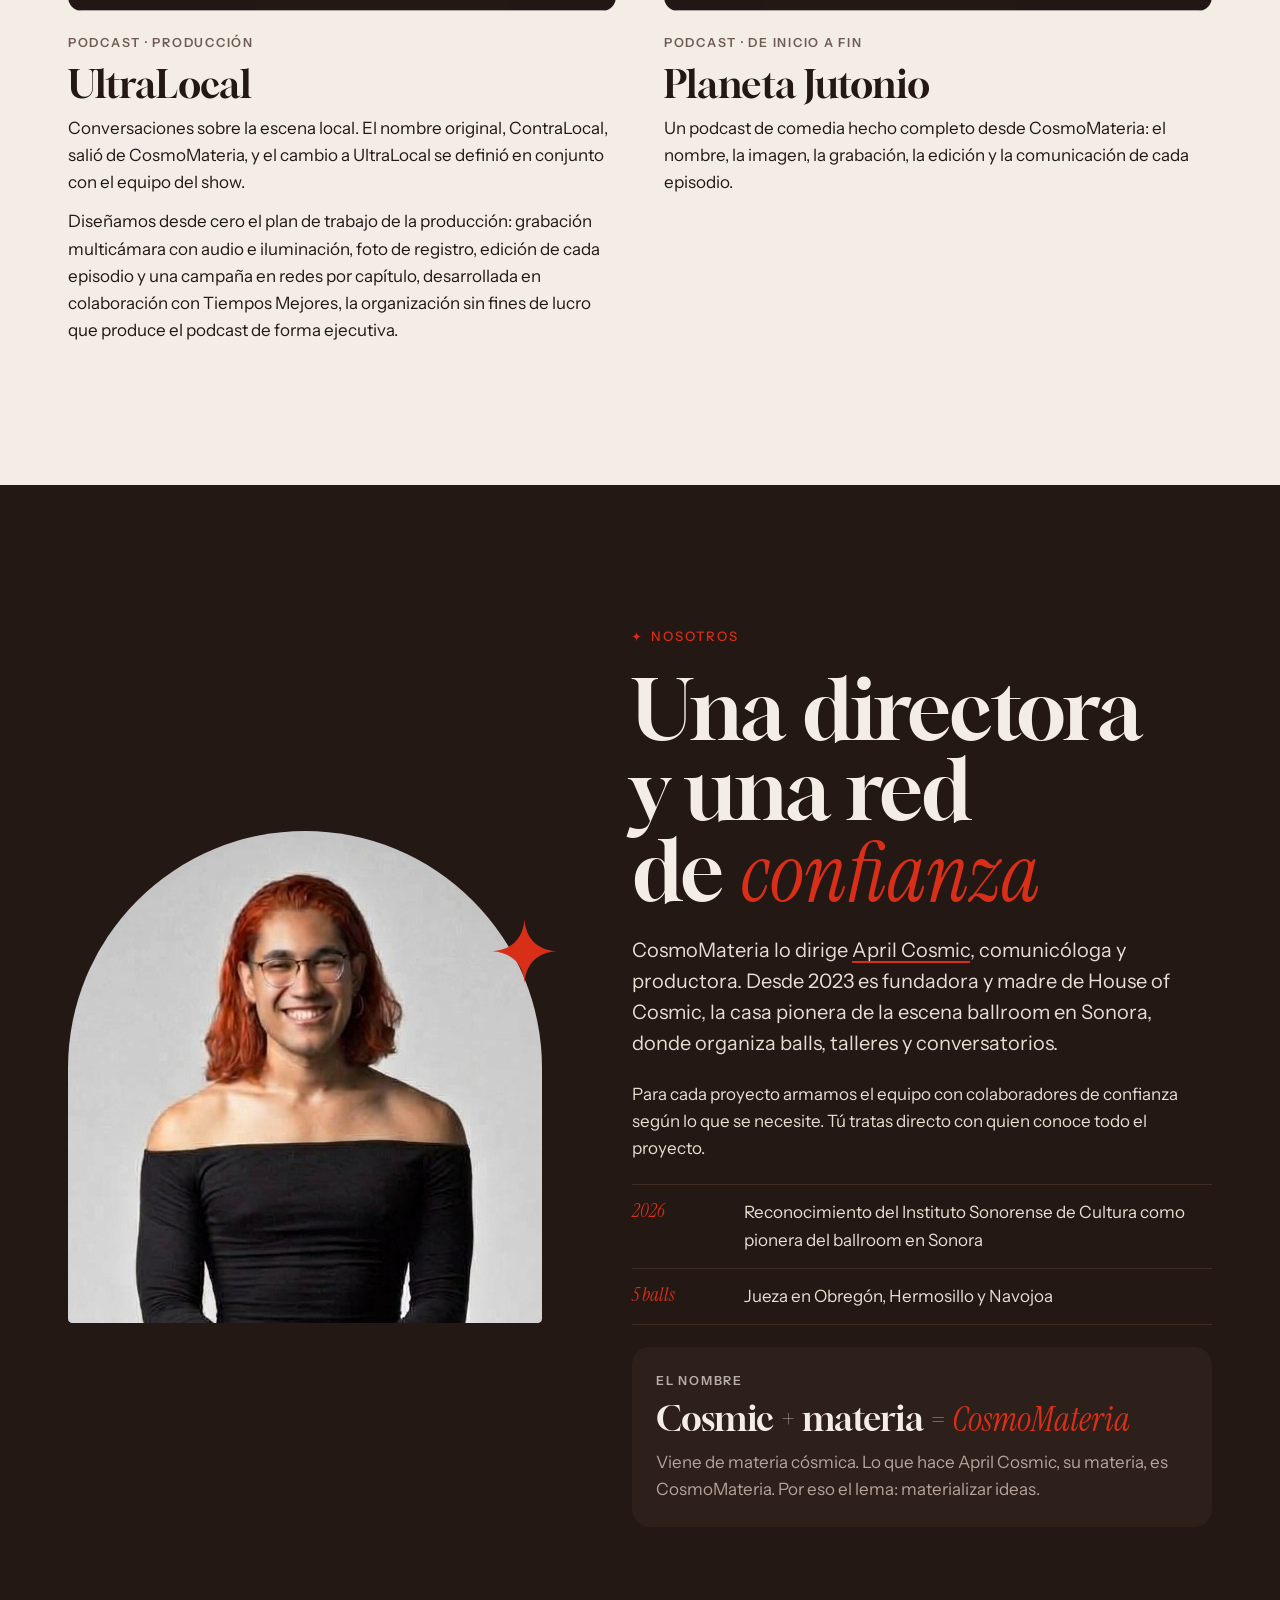
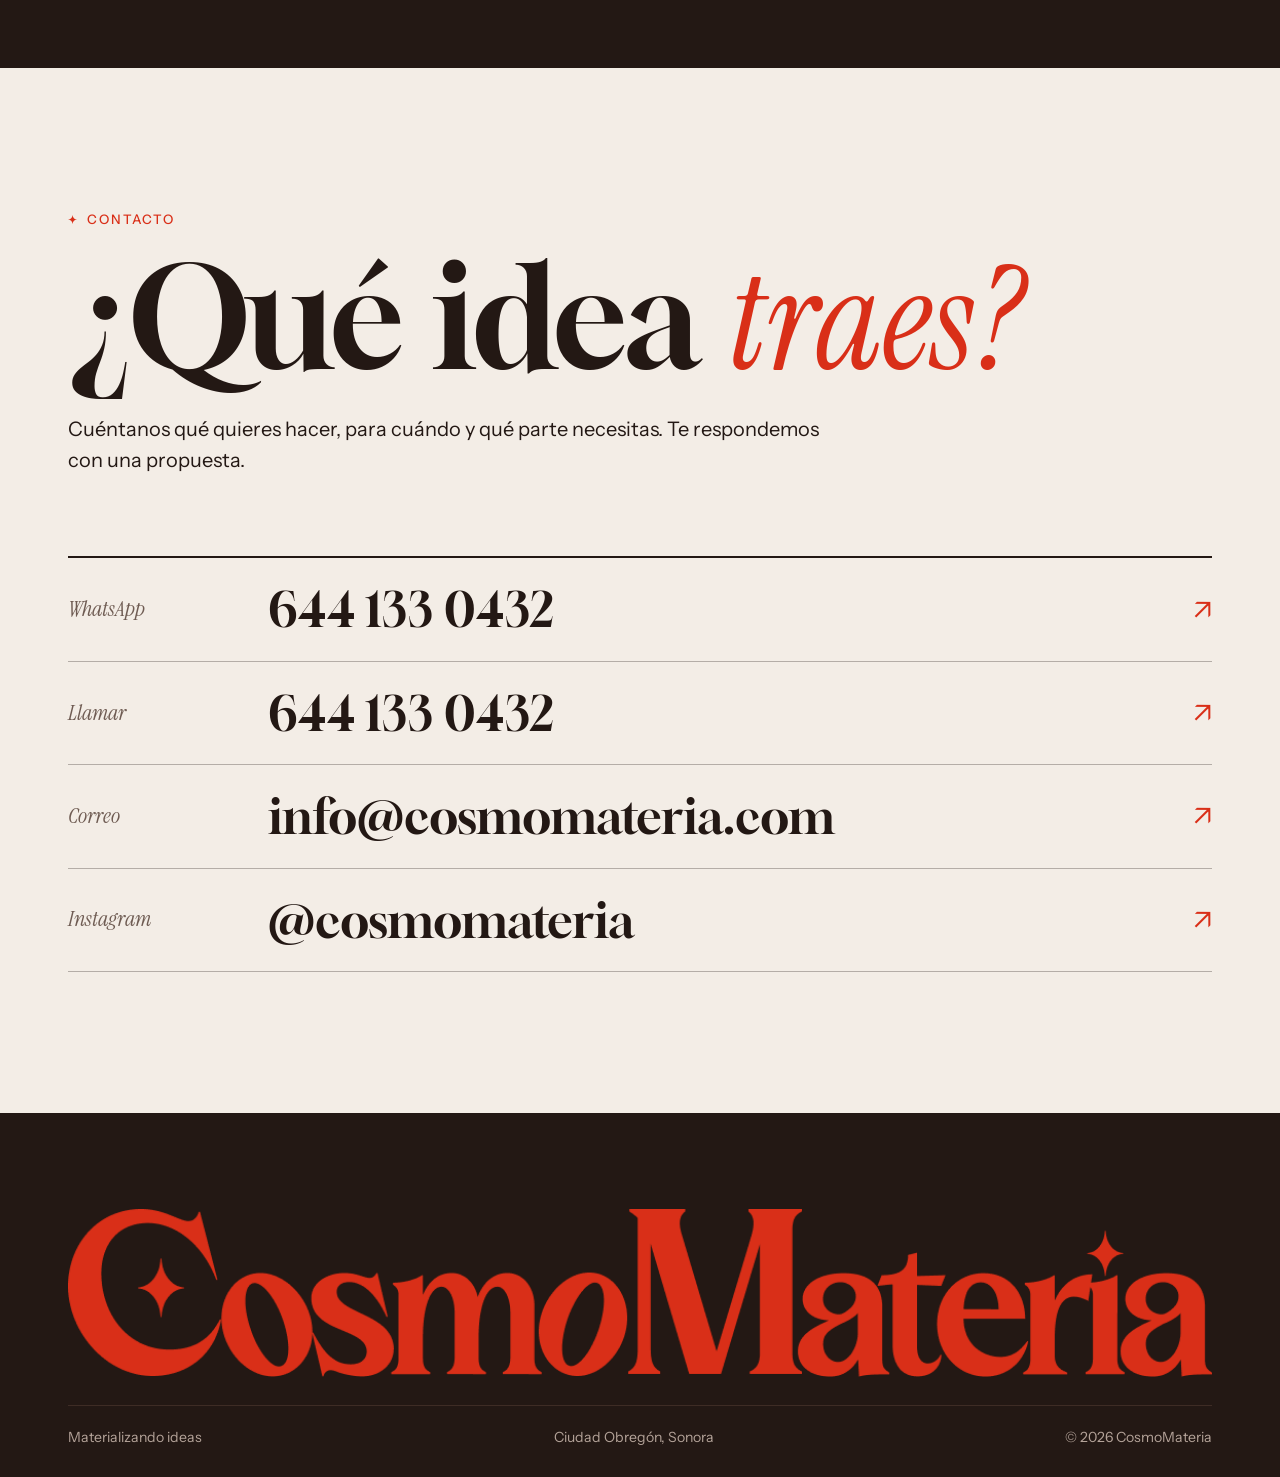
==== commit 79da1815: "h" ====
--- a/index.html
+++ b/index.html
@@ -250,7 +250,7 @@
 <section class="sec sec-dark" id="nosotros">
   <div class="wrap about">
     <div class="about-photo">
-      <img src="assets/img/april-cosmic.jpg" alt="April Cosmic sentada en un banco, sonriendo" width="720" height="1080" loading="lazy">
+      <img src="assets/img/april-cosmic.jpg" alt="Retrato de April Cosmic sonriendo" width="492" height="492" loading="lazy">
     </div>
     <div class="about-text">
       <p class="eyebrow"><svg class="st"><use href="#star"/></svg>Nosotros</p>
--- a/css/styles.css
+++ b/css/styles.css
@@ -220,7 +220,7 @@
 /* ---------- NOSOTROS ---------- */
 .about{display:grid;grid-template-columns:minmax(0,.9fr) minmax(0,1.1fr);gap:clamp(40px,7vw,96px);align-items:center}
 .about-photo{position:relative}
-.about-photo img{width:100%;aspect-ratio:3/4;object-fit:cover;object-position:50% 15%;border-radius:999px 999px 18px 18px}
+.about-photo img{width:100%;aspect-ratio:4/5;object-fit:cover;object-position:50% 30%;border-radius:999px 999px 18px 18px}
 .about-photo::after{content:"";position:absolute;width:64px;height:64px;right:-14px;top:18%;background:var(--rojo);clip-path:path("M32 0 C33.3 19.2 44.8 30.7 64 32 C44.8 33.3 33.3 44.8 32 64 C30.7 44.8 19.2 33.3 0 32 C19.2 30.7 30.7 19.2 32 0Z")}
 .about-text{display:grid;gap:22px}
 .about-text > p:not(.eyebrow):not(.sec-lead){color:var(--crema-2);max-width:58ch}
